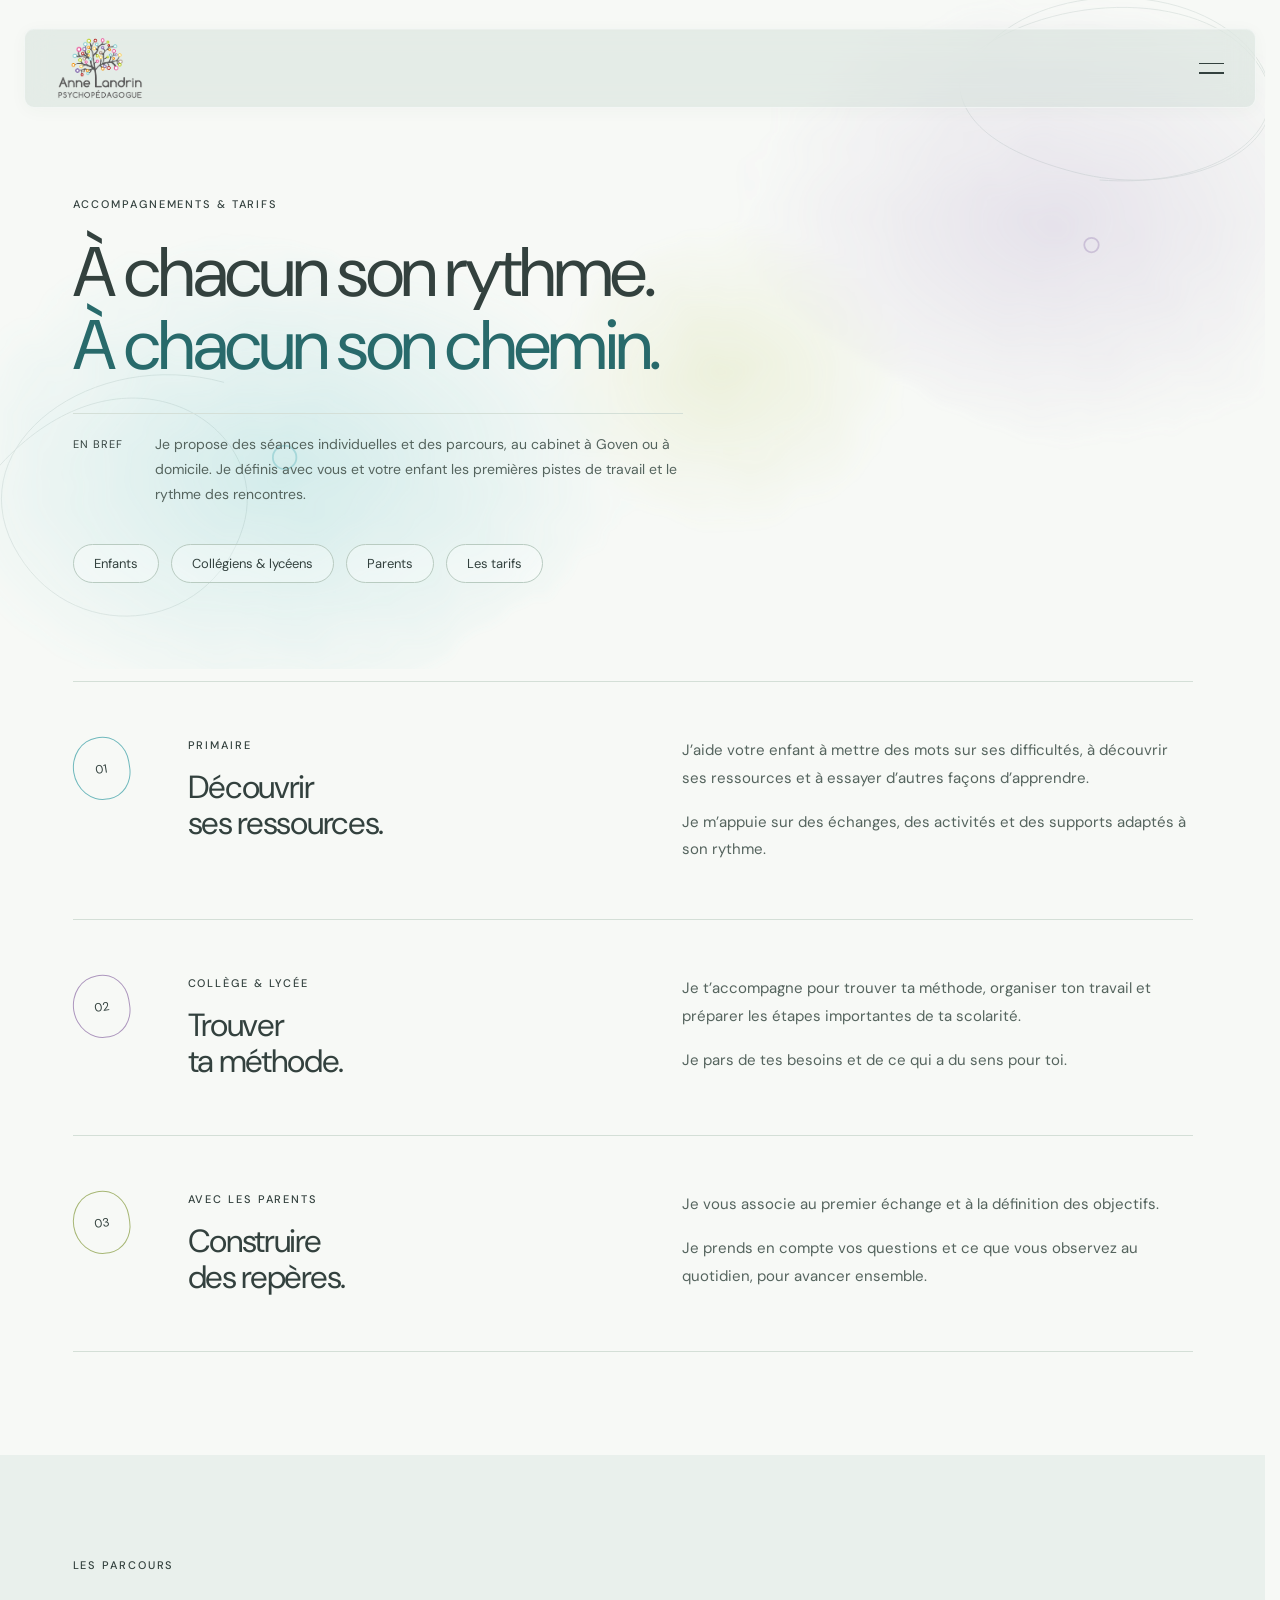
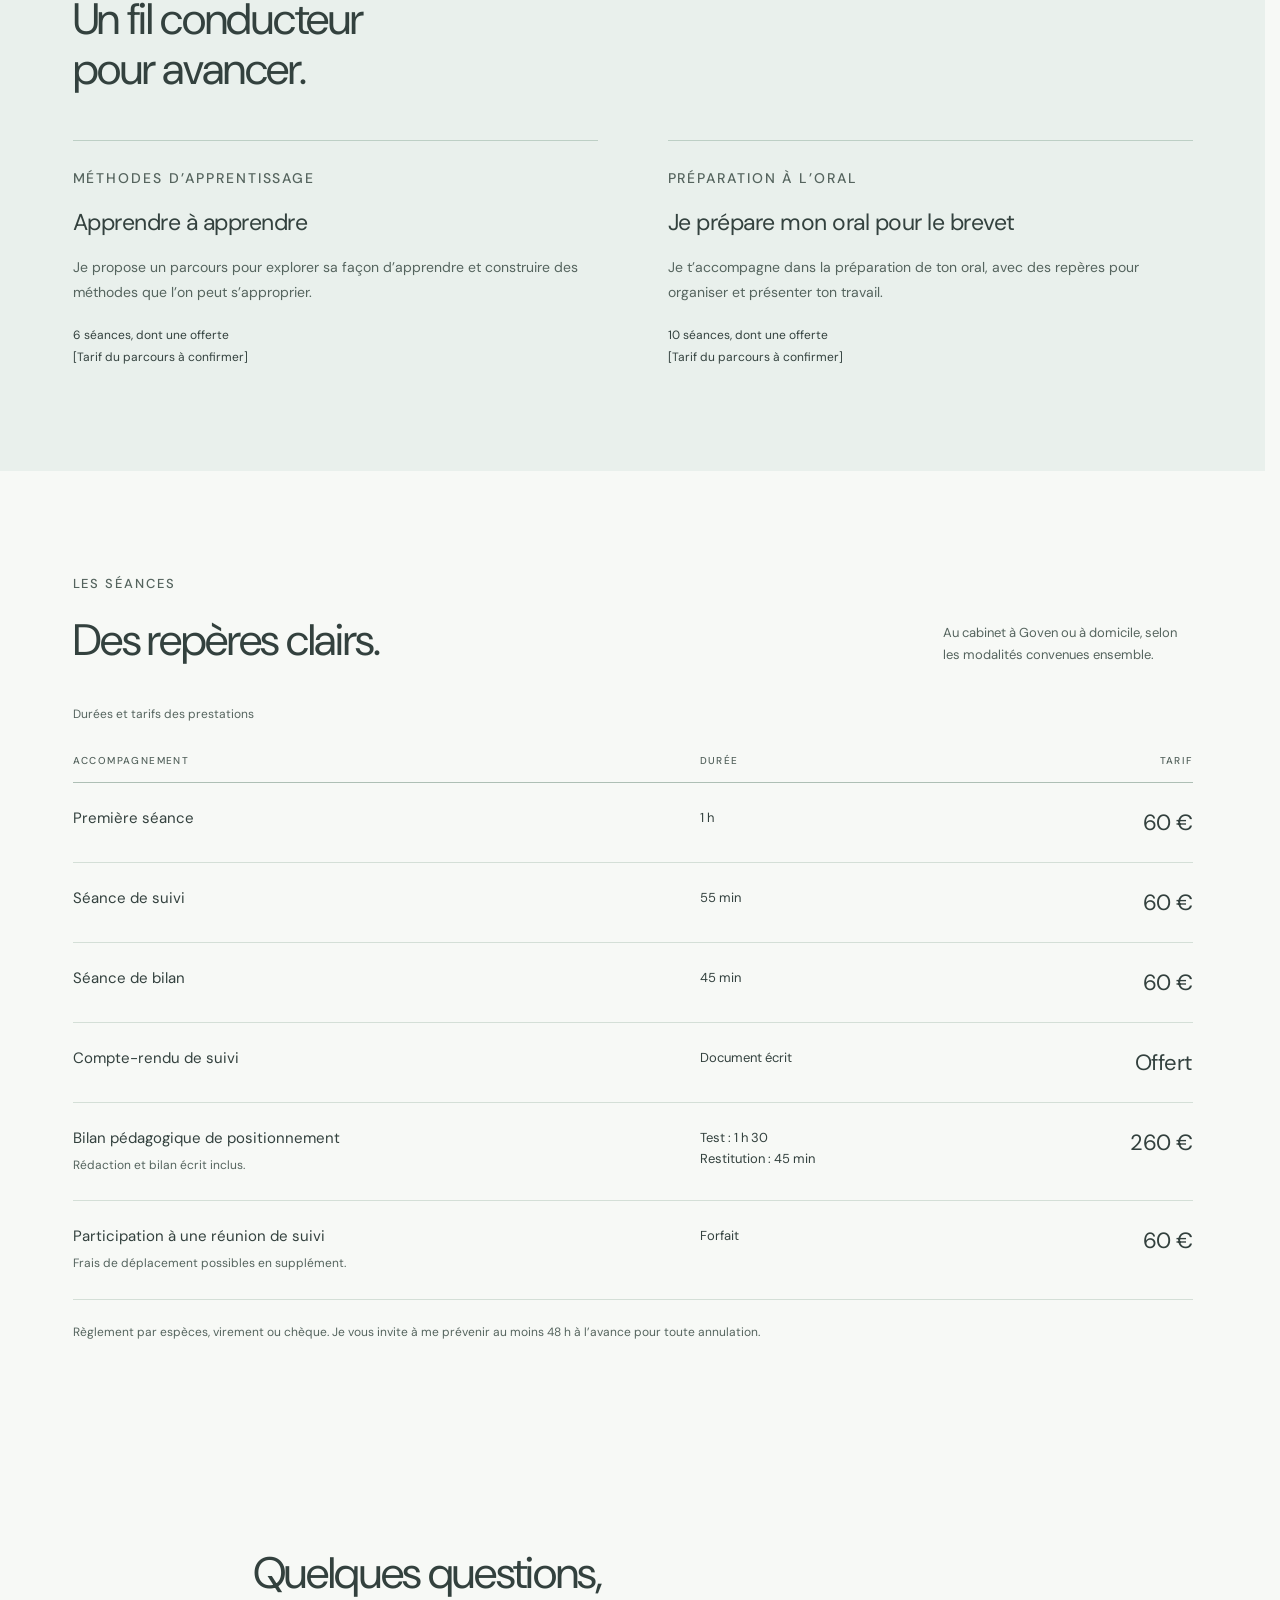
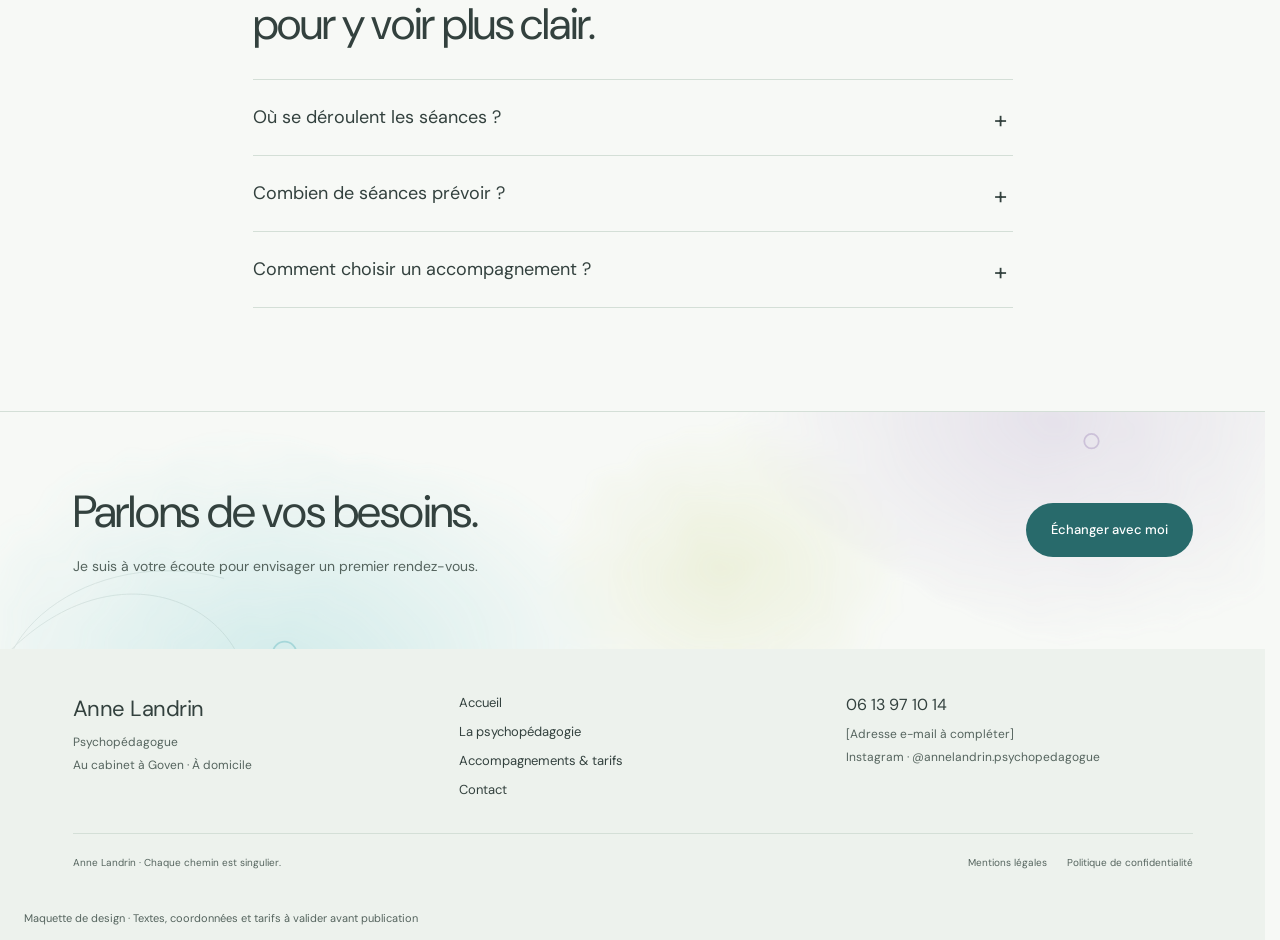
==== accompagnements-tarifs.html @ 42d83b24 "Add files via upload" ====
<!doctype html>
<html lang="fr"><head>
<!-- Métadonnées de maquette : ✏️ MODIFIABLE — titre et description. Le domaine et les balises de partage seront ajoutés avant publication. -->
<meta charset="utf-8"><meta name="viewport" content="width=device-width, initial-scale=1"><meta name="robots" content="noindex,nofollow">
<title>Accompagnements et tarifs | Anne Landrin à Goven</title><meta name="description" content="Séances, parcours, durées et tarifs des accompagnements en psychopédagogie proposés par Anne Landrin."><meta name="theme-color" content="#f7f9f6">
<link rel="icon" href="logo.png" type="image/png"><link rel="stylesheet" href="https://fonts.googleapis.com/css2?family=DM+Sans:wght@400;500;600&display=swap"><link rel="stylesheet" href="style.css?v=819b32972a"><script src="script.js?v=4e651ff441" defer></script>
</head><body><div id="al-lumiere-v2"><div class="al-site"><div class="al-page-content"><!-- ✏️ MODIFIABLE : logo et libellés. Le bandeau reste fixe sur toutes les pages. -->
    <a class="al-skip" href="#contenu">Aller au contenu</a>
    <header class="al-header"><a class="al-brand" href="index.html" aria-label="Anne Landrin, accueil"><img class="al-logo" src="logo.png" alt="Anne Landrin, psychopédagogue" width="567" height="425"></a><button class="al-toggle" type="button" id="al-v2-open" aria-label="Ouvrir le menu" aria-expanded="false" aria-controls="al-v2-menu"><span aria-hidden="true"></span><span aria-hidden="true"></span></button></header>
    <noscript><nav class="al-preview-tools" style="padding-top:120px" aria-label="Navigation sans JavaScript"><a href="index.html">Accueil</a><a href="psychopedagogie.html">La psychopédagogie</a><a href="accompagnements-tarifs.html" aria-current="page">Accompagnements &amp; tarifs</a><a href="contact.html">Contact</a></nav></noscript><main id="contenu"><!-- ✏️ MODIFIABLE : présentation des offres et liens vers leurs sections. -->
<section class="al-page-hero"><div class="al-wash" aria-hidden="true"></div><div class="al-container"><p class="al-kicker">Accompagnements & tarifs</p><h1>À chacun son rythme.<br><em>À chacun son chemin.</em></h1><div class="al-brief"><span>En bref</span><p>Je propose des séances individuelles et des parcours, au cabinet à Goven ou à domicile. Je définis avec vous et votre enfant les premières pistes de travail et le rythme des rencontres.</p></div><nav class="al-page-nav" aria-label="Sur cette page"><a href="#enfants">Enfants</a><a href="#adolescents">Collégiens & lycéens</a><a href="#parents">Parents</a><a href="#tarifs">Les tarifs</a></nav></div></section>
<!-- ✏️ MODIFIABLE : publics, objectifs et déroulement des séances. -->
<section class="al-section" style="padding-top:12px"><div class="al-container"><article class="al-audience" id="enfants"><span class="al-ring-number" aria-hidden="true">01</span><div><p class="al-kicker">Primaire</p><h2>Découvrir<br>ses ressources.</h2></div><div class="al-prose"><p>J’aide votre enfant à mettre des mots sur ses difficultés, à découvrir ses ressources et à essayer d’autres façons d’apprendre.</p><p>Je m’appuie sur des échanges, des activités et des supports adaptés à son rythme.</p></div></article><article class="al-audience" id="adolescents"><span class="al-ring-number" aria-hidden="true">02</span><div><p class="al-kicker">Collège & lycée</p><h2>Trouver<br>ta méthode.</h2></div><div class="al-prose"><p>Je t’accompagne pour trouver ta méthode, organiser ton travail et préparer les étapes importantes de ta scolarité.</p><p>Je pars de tes besoins et de ce qui a du sens pour toi.</p></div></article><article class="al-audience" id="parents"><span class="al-ring-number" aria-hidden="true">03</span><div><p class="al-kicker">Avec les parents</p><h2>Construire<br>des repères.</h2></div><div class="al-prose"><p>Je vous associe au premier échange et à la définition des objectifs.</p><p>Je prends en compte vos questions et ce que vous observez au quotidien, pour avancer ensemble.</p></div></article></div></section>
<!-- ✏️ MODIFIABLE : parcours décrits dans le document, sans calculer de prix global non fourni. -->
<section class="al-section al-sage"><div class="al-container"><p class="al-kicker">Les parcours</p><h2 style="margin-top:20px">Un fil conducteur<br>pour avancer.</h2><div class="al-workshops"><article class="al-workshop"><p class="al-kicker">Méthodes d’apprentissage</p><h3>Apprendre à apprendre</h3><p>Je propose un parcours pour explorer sa façon d’apprendre et construire des méthodes que l’on peut s’approprier.</p><p class="al-meta">6 séances, dont une offerte<br>[Tarif du parcours à confirmer]</p></article><article class="al-workshop"><p class="al-kicker">Préparation à l’oral</p><h3>Je prépare mon oral pour le brevet</h3><p>Je t’accompagne dans la préparation de ton oral, avec des repères pour organiser et présenter ton travail.</p><p class="al-meta">10 séances, dont une offerte<br>[Tarif du parcours à confirmer]</p></article></div></div></section>
<!-- ✏️ MODIFIABLE : durées et tarifs repris du document de travail. -->
<section class="al-section" id="tarifs"><div class="al-container"><div class="al-price-heading"><div><p class="al-kicker">Les séances</p><h2 style="margin-top:20px">Des repères clairs.</h2></div><p>Au cabinet à Goven ou à domicile, selon les modalités convenues ensemble.</p></div><div class="al-table-wrap"><table><caption>Durées et tarifs des prestations</caption><thead><tr><th scope="col">Accompagnement</th><th scope="col">Durée</th><th scope="col">Tarif</th></tr></thead><tbody><tr><td>Première séance</td><td>1 h</td><td>60 €</td></tr><tr><td>Séance de suivi</td><td>55 min</td><td>60 €</td></tr><tr><td>Séance de bilan</td><td>45 min</td><td>60 €</td></tr><tr><td>Compte-rendu de suivi</td><td>Document écrit</td><td>Offert</td></tr><tr><td>Bilan pédagogique de positionnement<small>Rédaction et bilan écrit inclus.</small></td><td>Test : 1 h 30<br>Restitution : 45 min</td><td>260 €</td></tr><tr><td>Participation à une réunion de suivi<small>Frais de déplacement possibles en supplément.</small></td><td>Forfait</td><td>60 €</td></tr></tbody></table></div><p class="al-price-note">Règlement par espèces, virement ou chèque. Je vous invite à me prévenir au moins 48 h à l’avance pour toute annulation.</p></div></section>
<!-- ✏️ MODIFIABLE : questions et réponses provisoires. Les accordéons fonctionnent sans JavaScript. --><section class="al-section"><div class="al-container"><div class="al-faq"><h2>Quelques questions,<br>pour y voir plus clair.</h2><details><summary>Où se déroulent les séances ?</summary><div class="al-prose"><p>Je vous accueille au cabinet à Goven et je propose également un accompagnement à domicile. [Adresse du cabinet et communes desservies à compléter.]</p></div></details><details><summary>Combien de séances prévoir ?</summary><div class="al-prose"><p>Je définis avec vous les premières pistes de travail et je fais le point au fil des rencontres. Le rythme et la durée de l’accompagnement dépendent de la demande.</p></div></details><details><summary>Comment choisir un accompagnement ?</summary><div class="al-prose"><p>Je vous propose un premier échange pour comprendre vos besoins et envisager les modalités les plus adaptées.</p></div></details></div></div></section><!-- ✏️ MODIFIABLE : invitation de fin de page et lien vers le contact. -->
    <section class="al-closing"><div class="al-wash" aria-hidden="true"></div><div class="al-container"><div><h2>Parlons de vos besoins.</h2><p>Je suis à votre écoute pour envisager un premier rendez-vous.</p></div><a class="al-action" href="contact.html">Échanger avec moi</a></div></section></main><!-- ✏️ MODIFIABLE : pied de page partagé, coordonnées et liens sociaux à compléter. -->
    <footer class="al-footer"><div class="al-container"><div class="al-footer-grid"><div><div class="al-footer-name">Anne Landrin</div><p>Psychopédagogue<br>Au cabinet à Goven · À domicile</p></div><nav aria-label="Navigation de pied de page"><a href="index.html">Accueil</a><a href="psychopedagogie.html">La psychopédagogie</a><a href="accompagnements-tarifs.html" aria-current="page">Accompagnements &amp; tarifs</a><a href="contact.html">Contact</a></nav><div><a href="tel:+33613971014">06 13 97 10 14</a><p>[Adresse e-mail à compléter]<br><a href="https://www.instagram.com/annelandrin.psychopedagogue/" target="_blank" rel="noopener noreferrer">Instagram · @annelandrin.psychopedagogue</a></p></div></div><div class="al-footer-meta"><span>Anne Landrin · Chaque chemin est singulier.</span><div><a href="mentions-legales.html">Mentions légales</a><a href="politique-confidentialite.html">Politique de confidentialité</a></div></div></div></footer>
<!-- Annotation hors du contenu commercial : textes et données encore à valider dans cette étude de design. -->
<div class="al-preview-tools"><span>Maquette de design · Textes, coordonnées et tarifs à valider avant publication</span><span class="al-sr-only" id="al-v2-status" aria-live="polite"></span></div></div><!-- Navigation latérale : modifier les destinations dans les liens ci-dessous. -->
    <div class="al-shade" id="al-v2-shade" aria-hidden="true" hidden></div>
    <aside class="al-drawer" id="al-v2-menu" role="dialog" aria-modal="true" aria-label="Menu principal" hidden><div class="al-drawer-header"><img class="al-logo" src="logo.png" alt="Anne Landrin, psychopédagogue" width="567" height="425"><button class="al-toggle al-close" id="al-v2-close" type="button" aria-label="Fermer le menu"><span aria-hidden="true"></span><span aria-hidden="true"></span></button></div>
    <nav aria-label="Navigation principale"><a href="index.html"><span class="al-menu-label">Accueil</span></a><a href="psychopedagogie.html"><span class="al-menu-label">La psychopédagogie</span></a><a href="accompagnements-tarifs.html" aria-current="page"><span class="al-menu-label">Accompagnements &amp; tarifs</span></a><a href="contact.html"><span class="al-menu-label">Contact</span></a></nav><div class="al-drawer-bottom"><p class="al-location"><span class="al-dot" aria-hidden="true"></span>Au cabinet à Goven · À domicile</p><a class="al-action" href="contact.html">Prendre rendez-vous</a><p class="al-drawer-footer">Anne Landrin<br>Psychopédagogue</p></div></aside></div></div></body></html>
---- style.css ----
/* ✏️ MODIFIABLE : couleurs, transparence et typographie de cette direction visuelle. */
:root { --al-paper:#f7f9f6; --al-section:#e9f0ec; --al-ink:#33413e; --al-muted:#55645e; --al-teal:#286a6b; --al-cyan:#69bfc7; --al-plum:#8b73a6; --al-lime:#a9b941; --al-glass:.32; --al-blur:14px; --al-font:'DM Sans',Arial,sans-serif; color-scheme:light; width:100%; font-family:var(--al-font); }
#al-lumiere-v2 * { box-sizing:border-box; }
#al-lumiere-v2 [hidden] { display:none!important; }
#al-lumiere-v2 .al-site { position:relative; isolation:isolate; background:var(--al-paper); color:var(--al-ink); overflow:clip; }
#al-lumiere-v2 h1,#al-lumiere-v2 h2,#al-lumiere-v2 h3,#al-lumiere-v2 p { margin:0; }
#al-lumiere-v2 a { text-decoration:none; color:inherit; }
#al-lumiere-v2 button { font:inherit; }
#al-lumiere-v2 .al-action { display:inline-flex; align-items:center; justify-content:center; gap:24px; padding:16px 24px; border:1px solid transparent; border-radius:999px; background:var(--al-teal); color:#fff; font-size:13px; font-weight:500; line-height:1.5; }
#al-lumiere-v2 .al-action:hover { background:#205c5d; }
#al-lumiere-v2 .al-kicker { font-size:11px; line-height:1.5; font-weight:500; letter-spacing:1.9px; text-transform:uppercase; }
#al-lumiere-v2 .al-sr-only { position:absolute; width:1px; height:1px; padding:0; margin:-1px; overflow:hidden; clip-path:inset(50%); white-space:nowrap; }
/* Bandeau : aucune rubrique visible avant ouverture. Le PNG transparent fourni est seulement cadré sur ses marges. */
#al-lumiere-v2 .al-header { position:fixed; left:24px; right:24px; top:28px; z-index:5; height:80px; padding:7px 20px 7px 16px; display:flex; align-items:center; justify-content:space-between; border:1px solid rgba(255,255,255,.52); border-radius:10px; background:rgba(190,207,199,var(--al-glass)); backdrop-filter:blur(var(--al-blur)); -webkit-backdrop-filter:blur(var(--al-blur)); box-shadow:0 3px 17px rgba(45,75,61,.035),inset 0 1px 0 rgba(255,255,255,.22); }
#al-lumiere-v2 .al-brand { display:inline-flex; align-items:center; }
#al-lumiere-v2 .al-logo { display:block; width:118px; height:66px; object-fit:cover; object-position:center;  }
#al-lumiere-v2 .al-toggle { display:flex; flex-direction:column; justify-content:center; align-items:center; gap:8px; width:48px; height:48px; padding:0; border:0; background:transparent; color:var(--al-ink); }
#al-lumiere-v2 .al-toggle span { display:block; width:25px; height:1.5px; background:currentColor; }
/* Les liens arrivent sous le bandeau fixe, avec une marge de lecture. */
#al-lumiere-v2 main > section[id] { scroll-margin-top:132px; }
/* Accueil : ✏️ MODIFIABLE — titre, courte présentation, bouton et lieu. */
#al-lumiere-v2 .al-hero { position:relative; min-height:745px; padding:183px 30px 205px; overflow:hidden; background:var(--al-paper); }
#al-lumiere-v2 .al-hero-copy { position:relative; z-index:2; text-align:center; max-width:790px; margin:0 auto; }
#al-lumiere-v2 .al-hero h1 { font-size:clamp(39px,6.25vw,64px); line-height:1.08; letter-spacing:-2.8px; font-weight:400; margin:25px auto 22px; }
#al-lumiere-v2 .al-hero h1 em { color:var(--al-teal); font-style:normal; }
#al-lumiere-v2 .al-hero .al-lead { max-width:440px; margin:0 auto 28px; color:var(--al-muted); font-size:15px; line-height:1.8; }
#al-lumiere-v2 .al-location { margin-top:19px; font-size:11px; line-height:1.6; color:var(--al-muted); }
#al-lumiere-v2 .al-dot { display:inline-block; width:7px; height:7px; border:2px solid var(--al-cyan); border-radius:50%; margin-right:8px; vertical-align:middle; }
/* Cercles d'ambiance : l'anneau supérieur passe derrière le bandeau pour rendre la transparence visible. */
#al-lumiere-v2 .al-ambient { position:absolute; border-radius:50%; pointer-events:none; }
#al-lumiere-v2 .al-ambient.a { width:460px; height:460px; left:-292px; top:-166px; border:36px solid rgba(105,191,199,.12); }
#al-lumiere-v2 .al-ambient.b { width:210px; height:210px; right:-125px; top:315px; border:1px solid rgba(139,115,166,.4); }
#al-lumiere-v2 .al-ambient.c { width:77px; height:77px; right:10%; top:150px; border:1px solid rgba(169,185,65,.45); }
#al-lumiere-v2 .al-ambient.d { width:16px; height:16px; left:11%; top:457px; border:3px solid rgba(105,191,199,.6); }
/* Jonction circulaire : disques en quinconce, de la couleur de la section suivante. Les textes restent au-dessus. */
#al-lumiere-v2 .al-transition { position:absolute; z-index:1; bottom:-1px; left:0; right:0; height:166px; clip-path:inset(-200px 0 0 0); pointer-events:none; }
#al-lumiere-v2 .al-transition-base { position:absolute; left:0; right:0; bottom:0; height:28px; background:var(--al-section); }
#al-lumiere-v2 .al-disc { position:absolute; bottom:var(--al-y); left:var(--al-x); width:var(--al-size); aspect-ratio:1; border-radius:50%; background:var(--al-section); transform-origin:center 85%; will-change:transform; }
#al-lumiere-v2 .al-outline { position:absolute; width:var(--al-ring-size); aspect-ratio:1; left:var(--al-ring-x); top:var(--al-ring-y); border:2px solid var(--al-ring-color); border-radius:50%; opacity:.64; }
/* Section inspirée de la composition demandée : image à gauche, texte à droite. */
#al-lumiere-v2 .al-approach { padding:36px 44px 66px; background:var(--al-section); }
#al-lumiere-v2 .al-split { display:grid; grid-template-columns:1fr 1fr; gap:46px; align-items:center; max-width:1120px; margin:0 auto; }
#al-lumiere-v2 .al-photo { margin:0; }
#al-lumiere-v2 .al-photo img { display:block; width:100%; height:auto; aspect-ratio:1; object-fit:cover; object-position:center 64%; border-radius:2px; }
#al-lumiere-v2 .al-photo figcaption { margin-top:11px; color:var(--al-muted); font-size:11px; line-height:1.6; }
#al-lumiere-v2 .al-copy { padding-bottom:25px; }
#al-lumiere-v2 .al-copy .al-kicker { color:#4a6d65; }
#al-lumiere-v2 .al-copy h2 { max-width:420px; margin:20px 0 24px; font-size:clamp(30px,3.65vw,39px); font-weight:400; line-height:1.15; letter-spacing:-1.2px; }
#al-lumiere-v2 .al-copy p { max-width:390px; color:var(--al-muted); font-size:14px; line-height:1.85; }
#al-lumiere-v2 .al-copy p + p { margin-top:14px; }
#al-lumiere-v2 .al-copy .al-action { margin-top:27px; }
/* Entrées des trois publics : ✏️ MODIFIABLE — intitulés et liens lors de l'intégration du site. */
#al-lumiere-v2 .al-offers { padding:46px 44px 51px; background:var(--al-paper); }
#al-lumiere-v2 .al-offer-top { display:flex; align-items:baseline; justify-content:space-between; gap:20px; margin-bottom:29px; }
#al-lumiere-v2 .al-offer-top h2 { font-size:26px; line-height:1.25; font-weight:400; letter-spacing:-.7px; }
#al-lumiere-v2 .al-offer-top p { font-size:11px; color:var(--al-muted); }
#al-lumiere-v2 .al-offer-grid { display:grid; grid-template-columns:repeat(3,1fr); gap:28px; }
#al-lumiere-v2 .al-offer { padding-top:19px; border-top:1px solid #d3dfd7; }
#al-lumiere-v2 .al-offer .al-kicker { letter-spacing:1px; font-size:10px; color:var(--al-muted); }
#al-lumiere-v2 .al-offer h3 { display:flex; justify-content:space-between; gap:10px; font-size:18px; line-height:1.4; font-weight:400; margin-top:10px; }
#al-lumiere-v2 .al-offer p { font-size:12px; line-height:1.7; color:var(--al-muted); margin-top:12px; }
/* Contact d'étude : ✏️ MODIFIABLE — les coordonnées devront être renseignées avant toute mise en ligne. */
#al-lumiere-v2 .al-contact { display:flex; justify-content:space-between; gap:20px; align-items:center; padding:29px 44px; border-top:1px solid #d3dfd7; background:var(--al-paper); }
#al-lumiere-v2 .al-contact h2 { font-size:22px; font-weight:400; line-height:1.35; }
#al-lumiere-v2 .al-contact p { margin-top:7px; font-size:12px; line-height:1.6; color:var(--al-muted); }
#al-lumiere-v2 .al-contact .al-placeholder { text-align:right; font-size:12px; line-height:1.8; }
/* Menu latéral : navigation cachée à l'ouverture de la maquette, affichée uniquement par les deux barres. */
#al-lumiere-v2 .al-shade { position:fixed; z-index:20; inset:0; background:rgba(29,45,37,.20); backdrop-filter:blur(1.5px); -webkit-backdrop-filter:blur(1.5px); }
#al-lumiere-v2 .al-drawer { position:fixed; z-index:30; top:0; right:0; width:350px; max-width:calc(100% - 18px); height:100dvh; min-height:0; overflow-y:auto; overscroll-behavior:contain; padding:28px 27px 30px; display:flex; flex-direction:column; border-left:1px solid rgba(255,255,255,.65); background:rgba(247,251,247,.91); backdrop-filter:blur(28px); -webkit-backdrop-filter:blur(28px); color:var(--al-ink); box-shadow:-14px 0 60px rgba(35,58,44,.10); }
#al-lumiere-v2 .al-drawer-header { flex-shrink:0; display:flex; align-items:center; justify-content:space-between; height:80px; margin-bottom:35px; }
#al-lumiere-v2 .al-close { gap:0; }
#al-lumiere-v2 .al-close span:first-child { transform:translateY(.75px) rotate(45deg); }
#al-lumiere-v2 .al-close span:last-child { transform:translateY(-.75px) rotate(-45deg); }
#al-lumiere-v2 .al-drawer nav { flex-shrink:0; display:flex; flex-direction:column; gap:3px; }
#al-lumiere-v2 .al-drawer nav a { display:flex; align-items:center; justify-content:space-between; min-height:59px; gap:15px; padding:13px 3px; border-bottom:1px solid rgba(63,92,71,.12); font-size:16px; line-height:1.45; }
#al-lumiere-v2 .al-drawer nav a:hover { color:var(--al-teal); }
#al-lumiere-v2 .al-drawer nav span { font-size:19px; }
#al-lumiere-v2 .al-drawer-bottom { flex-shrink:0; margin-top:auto; padding-top:35px; }
#al-lumiere-v2 .al-drawer-bottom .al-location { margin:0 0 18px; }
#al-lumiere-v2 .al-drawer-bottom .al-action { display:flex; width:100%; border-radius:8px; }
#al-lumiere-v2 .al-drawer-footer { margin-top:19px; font-size:11px; line-height:1.7; color:var(--al-muted); }
/* Mobile : visuel puis texte, et panneau droit presque pleine largeur. */
@media(max-width:700px) {
  #al-lumiere-v2 .al-header { left:15px; right:15px; top:24px; padding-left:10px; padding-right:12px; height:76px; }
  #al-lumiere-v2 .al-logo { width:109px; height:61px; }
  #al-lumiere-v2 .al-hero { min-height:740px; padding:174px 25px 200px; }
  #al-lumiere-v2 .al-hero h1 { font-size:47px; letter-spacing:-2px; }
  #al-lumiere-v2 .al-hero .al-lead { font-size:14px; }
  #al-lumiere-v2 .al-ambient.c { width:45px; height:45px; top:123px; right:12%; }
  #al-lumiere-v2 .al-ambient.d { top:536px; }
  #al-lumiere-v2 .al-transition { height:130px; }
  #al-lumiere-v2 .al-disc { width:calc(var(--al-size) * 1.9); bottom:calc(var(--al-y) * .65); }
  #al-lumiere-v2 .al-outline { width:calc(var(--al-ring-size) * .72); top:calc(var(--al-ring-y) * .8); }
  #al-lumiere-v2 .al-split { grid-template-columns:1fr; gap:33px; }
  #al-lumiere-v2 .al-approach { padding:22px 25px 38px; }
  #al-lumiere-v2 .al-photo img { aspect-ratio:1.15; }
  #al-lumiere-v2 .al-copy { padding:0; }
  #al-lumiere-v2 .al-copy h2 { font-size:35px; max-width:450px; }
  #al-lumiere-v2 .al-copy p { max-width:500px; }
  #al-lumiere-v2 .al-offers { padding:35px 25px; }
  #al-lumiere-v2 .al-offer-top { display:block; }
  #al-lumiere-v2 .al-offer-top p { margin-top:10px; }
  #al-lumiere-v2 .al-offer-grid { grid-template-columns:1fr; gap:25px; }
  #al-lumiere-v2 .al-contact { display:block; padding:27px 25px; }
  #al-lumiere-v2 .al-contact .al-placeholder { margin-top:18px; text-align:left; }
  #al-lumiere-v2 .al-drawer { min-height:0; padding:24px 22px; }
  #al-lumiere-v2 .al-drawer-header { height:76px; }
}
@media(max-width:380px) {
  #al-lumiere-v2 .al-hero h1 { font-size:41px; letter-spacing:-1.8px; }
  #al-lumiere-v2 .al-hero { padding-left:21px; padding-right:21px; }
  #al-lumiere-v2 .al-kicker { letter-spacing:1.3px; }
  #al-lumiere-v2 .al-copy h2 { font-size:31px; }
}
@media(prefers-reduced-motion:reduce) { #al-lumiere-v2 .al-disc { will-change:auto; } }

/* ✏️ MODIFIABLE : base commune, échelle typographique et marges des quatre maquettes. */
html{margin:0;scrollbar-gutter:stable;scroll-behavior:smooth}body{margin:0;background:var(--al-paper);font-family:var(--al-font);color:var(--al-ink)}
:root{--al-rose:#c789a8;--al-line:#d4dfd7;--al-space:clamp(64px,8vw,112px);--al-max:1120px}
#al-lumiere-v2{color:var(--al-ink)}#al-lumiere-v2 button{cursor:pointer}#al-lumiere-v2 a,#al-lumiere-v2 button{-webkit-tap-highlight-color:transparent}
#al-lumiere-v2 :focus-visible{outline:2px solid var(--al-teal);outline-offset:5px}#al-lumiere-v2 .al-action{min-height:48px;transition:background .2s,box-shadow .2s}#al-lumiere-v2 .al-action:hover{box-shadow:0 4px 22px #286a6b14}
#al-lumiere-v2 .al-container{width:min(var(--al-max),calc(100% - 88px));margin-inline:auto}#al-lumiere-v2 .al-section{padding-block:var(--al-space);position:relative}
#al-lumiere-v2 .al-section h2{font-size:clamp(30px,3.8vw,44px);font-weight:400;letter-spacing:-1.3px;line-height:1.15}#al-lumiere-v2 .al-section h3{font-size:23px;line-height:1.3;font-weight:400;letter-spacing:-.5px}
#al-lumiere-v2 .al-prose{font-size:16px;line-height:1.85;color:var(--al-muted)}#al-lumiere-v2 .al-prose p+p{margin-top:16px}#al-lumiere-v2 .al-text-link{display:inline-block;border-bottom:1px solid #779b91;padding-bottom:4px;font-size:14px;line-height:1.6}#al-lumiere-v2 .al-text-link:hover{color:var(--al-teal)}
#al-lumiere-v2 .al-skip{position:fixed;z-index:100;top:-80px;left:24px;background:white;padding:15px}#al-lumiere-v2 .al-skip:focus{top:8px}#al-lumiere-v2 [id]{scroll-margin-top:140px}
/* Décors inspirés des publications : lavis pâle et contours fins, toujours hors des zones de lecture. */
#al-lumiere-v2 .al-wash{position:absolute;inset:0;background:url('lavis.svg') center/cover no-repeat;pointer-events:none;z-index:0}#al-lumiere-v2 .al-wash-hero{inset:-35px -80px -40px;opacity:.9}
#al-lumiere-v2 .al-ambient.a{border-width:1px;border-color:#69bfc74d;left:-225px;top:-190px}#al-lumiere-v2 .al-ambient.b{right:-135px;top:280px}#al-lumiere-v2 .al-ambient.c{border-color:#a9b94166;top:160px;right:12%}#al-lumiere-v2 .al-ambient.d{left:9%}
#al-lumiere-v2 .al-page-hero{padding:196px 0 86px;position:relative;overflow:hidden}#al-lumiere-v2 .al-page-hero .al-container{position:relative;z-index:1}#al-lumiere-v2 .al-page-hero h1{font-size:clamp(44px,5.6vw,70px);font-weight:400;line-height:1.05;letter-spacing:-2.7px;max-width:790px;margin:23px 0 29px}#al-lumiere-v2 .al-page-hero h1 em{color:var(--al-teal);font-style:normal}#al-lumiere-v2 .al-page-lead{max-width:580px;font-size:17px;line-height:1.8;color:var(--al-muted)}
#al-lumiere-v2 .al-page-grid{display:grid;grid-template-columns:1.3fr .8fr;gap:50px;align-items:center}#al-lumiere-v2 .al-brief{max-width:610px;margin-top:30px;padding:18px 0 0;border-top:1px solid var(--al-line);display:grid;grid-template-columns:64px 1fr;gap:18px}#al-lumiere-v2 .al-brief span{font-size:11px;letter-spacing:1px;text-transform:uppercase;padding-top:5px}#al-lumiere-v2 .al-brief p{font-size:14px;line-height:1.8;color:var(--al-muted)}
/* Accueil : ✏️ MODIFIABLE — un seul court paragraphe remplace les anciennes cartes par âge. */
#al-lumiere-v2 .al-path-note{overflow:hidden;text-align:center;padding-block:104px}#al-lumiere-v2 .al-path-note .al-container{position:relative;z-index:1}#al-lumiere-v2 .al-path-note h2{font-size:13px;letter-spacing:1.5px;text-transform:uppercase;margin-bottom:27px}#al-lumiere-v2 .al-path-note p{max-width:760px;margin:0 auto;font-size:clamp(25px,3vw,35px);line-height:1.5;letter-spacing:-.8px}#al-lumiere-v2 .al-path-note .al-text-link{margin-top:30px}
/* Psychopédagogie : composition d'anneaux et de mots, sans flèche ni pictogramme médical. */
/* Un cercle unique ; les légendes restent à distance des petits ronds et de la ligne principale. */
#al-lumiere-v2 .al-orbit{position:relative;width:100%;max-width:400px;min-height:0;aspect-ratio:1;margin-inline:auto}
#al-lumiere-v2 .al-orbit svg{position:absolute;inset:0;width:100%;height:100%;overflow:visible}
#al-lumiere-v2 .al-orbit span{position:absolute;font-size:15px;line-height:1.5;color:var(--al-ink);white-space:nowrap;text-align:center}
#al-lumiere-v2 .al-orbit-listen{left:21.85425%;top:18%;transform:translate(-50%,-100%)}
#al-lumiere-v2 .al-orbit-understand{left:78.14575%;top:18%;transform:translate(-50%,-100%)}
#al-lumiere-v2 .al-orbit-advance{left:50%;top:89%;transform:translateX(-50%)}
#al-lumiere-v2 .al-editorial{display:grid;grid-template-columns:.85fr 1.15fr;gap:90px}#al-lumiere-v2 .al-section-intro .al-kicker{margin-bottom:20px}#al-lumiere-v2 .al-section-intro .al-prose{margin-top:24px}#al-lumiere-v2 .al-needs{border-top:1px solid var(--al-line)}#al-lumiere-v2 .al-need{display:grid;grid-template-columns:30px 1fr;gap:20px;padding:27px 0;border-bottom:1px solid var(--al-line)}#al-lumiere-v2 .al-number{font-size:11px;letter-spacing:1px;color:#617c72;padding-top:6px}#al-lumiere-v2 .al-need p{font-size:14px;line-height:1.85;color:var(--al-muted);margin-top:11px}
#al-lumiere-v2 .al-sage{background:var(--al-section)}#al-lumiere-v2 .al-step-heading{max-width:600px;margin-bottom:45px}#al-lumiere-v2 .al-steps{display:grid;grid-template-columns:repeat(3,1fr);gap:48px}#al-lumiere-v2 .al-step{border-top:1px solid #b9ccc2;padding-top:23px}#al-lumiere-v2 .al-step h3{margin:20px 0 13px}#al-lumiere-v2 .al-step p{font-size:14px;line-height:1.8;color:var(--al-muted)}
#al-lumiere-v2 .al-signature{font-size:27px;letter-spacing:-.8px;color:var(--al-teal);margin-top:25px}#al-lumiere-v2 .al-parcours{border-left:1px solid var(--al-line);padding-left:30px}#al-lumiere-v2 .al-parcours p{margin-bottom:20px;font-size:14px;line-height:1.7}#al-lumiere-v2 .al-parcours strong{display:block;font-weight:500;font-size:21px;margin-bottom:4px}
/* Questions : accordéons HTML natifs. Modifier les questions et réponses dans chaque page. */
#al-lumiere-v2 .al-faq{max-width:760px;margin:0 auto}#al-lumiere-v2 .al-faq h2{margin-bottom:30px}#al-lumiere-v2 details{border-top:1px solid var(--al-line);padding:0}#al-lumiere-v2 details:last-child{border-bottom:1px solid var(--al-line)}#al-lumiere-v2 summary{position:relative;cursor:pointer;list-style:none;padding:24px 40px 24px 0;font-size:18px;line-height:1.5}#al-lumiere-v2 summary::-webkit-details-marker{display:none}#al-lumiere-v2 summary::after{content:'+';position:absolute;right:6px;top:22px;font-size:24px;font-weight:400}#al-lumiere-v2 details[open] summary::after{content:'−'}#al-lumiere-v2 details .al-prose{font-size:14px;padding:0 30px 26px 0}
/* Accompagnements : rubriques éditoriales, tarifs dans un tableau lisible sans interaction. */
#al-lumiere-v2 .al-page-nav{display:flex;flex-wrap:wrap;gap:12px;margin-top:37px}#al-lumiere-v2 .al-page-nav a{border:1px solid #b9cbc1;border-radius:50px;padding:10px 20px;font-size:13px;background:#ffffff4d}#al-lumiere-v2 .al-page-nav a:hover{background:white}
#al-lumiere-v2 .al-audience{padding:55px 0;border-top:1px solid var(--al-line);display:grid;grid-template-columns:80px .9fr 1fr;gap:35px}#al-lumiere-v2 .al-audience:last-child{border-bottom:1px solid var(--al-line)}#al-lumiere-v2 .al-audience h2{font-size:32px}#al-lumiere-v2 .al-audience .al-kicker{margin-bottom:15px}#al-lumiere-v2 .al-audience .al-prose{font-size:15px}#al-lumiere-v2 .al-ring-number{border:1px solid #70b9bd;width:57px;height:63px;border-radius:52% 48% 47% 53%;display:grid;place-items:center;font-size:12px;transform:rotate(-9deg)}#al-lumiere-v2 .al-audience:nth-child(2) .al-ring-number{border-color:#ad97be}#al-lumiere-v2 .al-audience:nth-child(3) .al-ring-number{border-color:#a7b775}
#al-lumiere-v2 .al-workshops{display:grid;grid-template-columns:1fr 1fr;gap:70px;margin-top:45px}#al-lumiere-v2 .al-workshop{border-top:1px solid #bdcfc5;padding-top:25px}#al-lumiere-v2 .al-workshop h3{margin:17px 0}#al-lumiere-v2 .al-workshop p{font-size:14px;line-height:1.8;color:var(--al-muted)}#al-lumiere-v2 .al-workshop .al-meta{margin-top:20px;font-size:12px;color:var(--al-ink)}
#al-lumiere-v2 .al-price-heading{display:flex;justify-content:space-between;align-items:end;gap:35px;margin-bottom:40px}#al-lumiere-v2 .al-price-heading p{max-width:250px;font-size:13px;line-height:1.7;color:var(--al-muted)}#al-lumiere-v2 .al-table-wrap{overflow-x:auto}#al-lumiere-v2 table{width:100%;border-collapse:collapse;text-align:left;font-size:15px}#al-lumiere-v2 caption{text-align:left;font-size:12px;color:var(--al-muted);padding-bottom:17px}#al-lumiere-v2 th{font-size:10px;letter-spacing:1.4px;text-transform:uppercase;font-weight:500;color:var(--al-muted);padding:15px 0;border-bottom:1px solid #aebfb5}#al-lumiere-v2 td{padding:25px 0;border-bottom:1px solid var(--al-line);vertical-align:top}#al-lumiere-v2 td:first-child{width:56%;padding-right:24px}#al-lumiere-v2 td:nth-child(2){width:25%;font-size:13px;line-height:1.6;padding-right:20px}#al-lumiere-v2 th:last-child,#al-lumiere-v2 td:last-child{text-align:right;white-space:nowrap}#al-lumiere-v2 td:last-child{font-size:22px;letter-spacing:-.5px}#al-lumiere-v2 td small{display:block;font-size:12px;line-height:1.7;color:var(--al-muted);margin-top:7px}#al-lumiere-v2 .al-price-note{font-size:12px;color:var(--al-muted);line-height:1.8;margin-top:22px}
/* Contact : ✏️ MODIFIABLE — coordonnées et champs. La maquette conserve les données uniquement dans le navigateur. */
#al-lumiere-v2 .al-contact-layout{display:grid;grid-template-columns:1fr 1fr;gap:90px;align-items:start}#al-lumiere-v2 .al-phone{display:inline-block;margin:34px 0 14px;font-size:clamp(26px,3vw,37px);letter-spacing:-.9px;border-bottom:1px solid #7aaba2;padding-bottom:6px}#al-lumiere-v2 .al-contact-copy h1{font-size:clamp(44px,5vw,66px)}#al-lumiere-v2 .al-contact-copy .al-page-lead{font-size:16px}#al-lumiere-v2 .al-missing{color:var(--al-muted);font-size:13px;line-height:1.8}#al-lumiere-v2 .al-place-line{margin-top:37px;font-size:13px;line-height:1.8}#al-lumiere-v2 .al-place-line strong{font-weight:500}
#al-lumiere-v2 .al-form{padding:34px 36px 36px;background:#ffffff75;border:1px solid #ffffffb3;border-radius:3px;box-shadow:0 10px 50px #607d6c06}#al-lumiere-v2 .al-form h2{font-size:26px;font-weight:400;letter-spacing:-.6px;margin-bottom:10px}#al-lumiere-v2 .al-form-note{font-size:12px;line-height:1.75;color:var(--al-muted);margin-bottom:24px}#al-lumiere-v2 .al-field{margin-top:19px}#al-lumiere-v2 .al-field label{display:block;font-size:12px;margin-bottom:9px}#al-lumiere-v2 .al-field input,#al-lumiere-v2 .al-field textarea{display:block;width:100%;border:0;border-bottom:1px solid #aebeb5;background:#ffffff33;border-radius:0;padding:11px 8px;font:inherit;font-size:14px;line-height:1.6;color:var(--al-ink)}#al-lumiere-v2 .al-field textarea{min-height:95px;resize:vertical}#al-lumiere-v2 .al-consent{display:flex;align-items:flex-start;gap:10px;font-size:11px;line-height:1.7;color:var(--al-muted);margin-top:22px}#al-lumiere-v2 .al-consent input{accent-color:var(--al-teal);margin-top:4px}#al-lumiere-v2 .al-consent a{text-decoration:underline}#al-lumiere-v2 .al-form .al-action{margin-top:23px;font:inherit;font-size:13px}#al-lumiere-v2 .al-form-status{font-size:13px;line-height:1.7;margin-top:16px;color:var(--al-teal)}
#al-lumiere-v2 .al-address{display:grid;grid-template-columns:.85fr 1.15fr;gap:90px;align-items:center}#al-lumiere-v2 .al-location-art{height:330px;position:relative;background:var(--al-section);display:grid;place-items:center;overflow:hidden}#al-lumiere-v2 .al-location-art::before,#al-lumiere-v2 .al-location-art::after{content:'';position:absolute;width:350px;height:290px;border:1px solid #9bb9ab66;border-radius:50%;transform:rotate(-25deg)}#al-lumiere-v2 .al-location-art::after{width:450px;height:220px;transform:rotate(33deg);border-color:#b7a6c266}#al-lumiere-v2 .al-location-caption{text-align:center;position:relative;z-index:1;background:#edf3edd9;padding:20px 35px}#al-lumiere-v2 .al-location-caption strong{font-size:32px;font-weight:400;display:block;margin:10px 0}#al-lumiere-v2 .al-location-caption small{font-size:11px;color:var(--al-muted)}
/* Fin de page commune : navigation complète, coordonnées vérifiées et emplacements à renseigner. */
#al-lumiere-v2 .al-closing{padding:70px 0;border-top:1px solid var(--al-line);position:relative;overflow:hidden}#al-lumiere-v2 .al-closing .al-container{position:relative;display:flex;align-items:center;justify-content:space-between;gap:30px}#al-lumiere-v2 .al-closing h2{font-size:clamp(30px,4vw,45px);font-weight:400;letter-spacing:-1.2px}#al-lumiere-v2 .al-closing p{font-size:14px;color:var(--al-muted);line-height:1.8;margin-top:13px}
#al-lumiere-v2 .al-footer{background:#edf2ed;padding:45px 0 24px}#al-lumiere-v2 .al-footer-grid{display:grid;grid-template-columns:1fr 1fr 1fr;gap:40px}#al-lumiere-v2 .al-footer-name{font-size:22px;letter-spacing:-.5px}#al-lumiere-v2 .al-footer p{font-size:12px;color:var(--al-muted);line-height:1.9;margin-top:8px}#al-lumiere-v2 .al-footer nav{display:flex;align-items:start;flex-direction:column;gap:12px;font-size:13px}#al-lumiere-v2 .al-footer a:hover{text-decoration:underline}#al-lumiere-v2 .al-footer-meta{border-top:1px solid var(--al-line);margin-top:35px;padding-top:20px;display:flex;justify-content:space-between;gap:22px;font-size:10px;line-height:1.8;color:var(--al-muted)}#al-lumiere-v2 .al-footer-meta div{display:flex;gap:20px;flex-wrap:wrap}#al-lumiere-v2 .al-drawer nav a[aria-current="page"]{color:var(--al-teal);font-weight:500}#al-lumiere-v2 .al-drawer nav a[aria-current="page"]::after{content:'';width:7px;height:7px;flex-shrink:0;border:1.5px solid var(--al-cyan);border-radius:50%}
#al-lumiere-v2 .al-preview-tools{padding:15px 24px;background:#edf2ed;font-size:11px;color:var(--al-muted);display:flex;gap:22px;align-items:center;flex-wrap:wrap}#al-lumiere-v2 .al-preview-tools button{border:1px solid #c0cfc4;border-radius:4px;background:transparent;padding:8px 12px;font:inherit;color:inherit}#al-lumiere-v2 .al-legal{max-width:740px}.al-legal p{margin-top:25px!important}
/* Adaptation tablette et téléphone : le graphisme reste en marge et le formulaire passe sous les coordonnées. */
@media(max-width:900px){#al-lumiere-v2 .al-page-grid{grid-template-columns:1fr;gap:40px}#al-lumiere-v2 .al-orbit{max-width:310px}#al-lumiere-v2 .al-orbit span{font-size:14px}#al-lumiere-v2 .al-editorial,#al-lumiere-v2 .al-contact-layout,#al-lumiere-v2 .al-address{gap:42px}#al-lumiere-v2 .al-form{padding:28px 24px}#al-lumiere-v2 .al-audience{grid-template-columns:60px .9fr 1fr;gap:22px}}
@media(max-width:700px){:root{--al-space:64px}#al-lumiere-v2 .al-container{width:calc(100% - 48px)}#al-lumiere-v2 .al-page-hero{padding:160px 0 55px}#al-lumiere-v2 .al-page-hero h1{font-size:46px;letter-spacing:-1.8px;margin:22px 0 24px}#al-lumiere-v2 .al-page-lead{font-size:15px}#al-lumiere-v2 .al-page-grid,#al-lumiere-v2 .al-editorial,#al-lumiere-v2 .al-contact-layout,#al-lumiere-v2 .al-address{grid-template-columns:1fr;gap:40px}#al-lumiere-v2 .al-orbit{max-width:310px}#al-lumiere-v2 .al-orbit span{font-size:14px}#al-lumiere-v2 .al-brief{gap:12px;grid-template-columns:56px 1fr}#al-lumiere-v2 .al-path-note{padding-block:70px}#al-lumiere-v2 .al-path-note p{font-size:27px;line-height:1.55}#al-lumiere-v2 .al-wash-hero{inset:0 -250px;opacity:.8}#al-lumiere-v2 .al-steps,#al-lumiere-v2 .al-workshops{grid-template-columns:1fr;gap:30px}#al-lumiere-v2 .al-step h3{margin-top:13px}#al-lumiere-v2 .al-audience{grid-template-columns:45px 1fr;gap:18px;padding-block:35px}#al-lumiere-v2 .al-audience .al-prose{grid-column:2}#al-lumiere-v2 .al-ring-number{width:36px;height:42px}#al-lumiere-v2 .al-audience h2{font-size:29px}#al-lumiere-v2 .al-price-heading{display:block}#al-lumiere-v2 .al-price-heading p{margin-top:18px;max-width:none}#al-lumiere-v2 table{font-size:13px}#al-lumiere-v2 td{padding-block:20px}#al-lumiere-v2 td:first-child{width:48%;padding-right:13px}#al-lumiere-v2 td:nth-child(2){font-size:12px;padding-right:10px}#al-lumiere-v2 td:last-child{font-size:19px}#al-lumiere-v2 .al-contact-copy h1{font-size:49px}#al-lumiere-v2 .al-form{padding:28px 22px}#al-lumiere-v2 .al-closing .al-container{display:block}#al-lumiere-v2 .al-closing .al-action{margin-top:24px}#al-lumiere-v2 .al-footer-grid{grid-template-columns:1fr 1fr;gap:30px}#al-lumiere-v2 .al-footer-grid>div:last-child{grid-column:1/-1}#al-lumiere-v2 .al-footer-meta{display:block}#al-lumiere-v2 .al-footer-meta>div{margin-top:10px}#al-lumiere-v2 .al-section h2{font-size:32px}#al-lumiere-v2 .al-section h3{font-size:22px}#al-lumiere-v2 summary{font-size:16px}}
@media(prefers-reduced-motion:reduce){html{scroll-behavior:auto}#al-lumiere-v2 .al-action{transition:none}}

/* Ajustement de la longue appellation sur les écrans étroits, sans couper le mot. */
#al-lumiere-v2 .al-page-grid h1{font-size:clamp(38px,5.1vw,65px)}
@media(max-width:700px){#al-lumiere-v2 .al-page-grid h1{font-size:clamp(28px,8.65vw,46px);letter-spacing:-1.4px}#al-lumiere-v2 .al-path-note h2{font-size:12px;letter-spacing:1.3px}}

/* Le fond de ce dessin garde les teintes douces sans petits tracés derrière ses légendes. */
#al-lumiere-v2 .al-orbit-hero>.al-wash{background-image:radial-gradient(ellipse at 93% 20%,rgba(174,153,199,.18),transparent 45%),radial-gradient(ellipse at 12% 65%,rgba(112,200,205,.17),transparent 44%),radial-gradient(ellipse at 56% 58%,rgba(192,205,109,.10),transparent 35%)}

/* Menu : ✏️ MODIFIABLE — épaisseur, distance et durée du soulignement animé sous les titres. */
#al-lumiere-v2 .al-drawer nav .al-menu-label{position:relative;display:inline-block;font-size:inherit;line-height:inherit}
#al-lumiere-v2 .al-drawer nav .al-menu-label::after{content:'';position:absolute;left:0;right:0;bottom:-5px;height:1px;background:currentColor;transform:scaleX(0);transform-origin:left center;transition:transform 320ms cubic-bezier(.22,.75,.22,1);pointer-events:none}
@media(hover:hover){#al-lumiere-v2 .al-drawer nav a:hover .al-menu-label::after{transform:scaleX(1)}}
#al-lumiere-v2 .al-drawer nav a:focus-visible .al-menu-label::after{transform:scaleX(1)}
@media(prefers-reduced-motion:reduce){#al-lumiere-v2 .al-drawer nav .al-menu-label::after{transition:none}}

/* ✏️ MODIFIABLE : lentille du curseur, taille et grossissement très léger. */
:root{--al-lens-size:78px;--al-lens-zoom:1.04}
#al-lumiere-v2 .al-cursor-lens{position:fixed;top:0;left:0;width:var(--al-lens-size);height:var(--al-lens-size);z-index:10;pointer-events:none;user-select:none;border-radius:50%;opacity:0;visibility:hidden;transition:opacity 180ms ease,visibility 180ms;isolation:isolate;contain:layout style;will-change:transform}
#al-lumiere-v2 .al-cursor-lens.is-visible{opacity:1;visibility:visible}
#al-lumiere-v2 .al-lens-window{position:absolute;inset:0;overflow:hidden;border-radius:50%;mask-image:radial-gradient(circle closest-side,#000 30%,rgba(0,0,0,.82) 50%,rgba(0,0,0,.35) 73%,rgba(0,0,0,.08) 90%,transparent 100%);-webkit-mask-image:radial-gradient(circle closest-side,#000 30%,rgba(0,0,0,.82) 50%,rgba(0,0,0,.35) 73%,rgba(0,0,0,.08) 90%,transparent 100%)}
#al-lumiere-v2 .al-lens-copy{position:absolute;left:0;top:0;transform-origin:0 0;pointer-events:none}
#al-lumiere-v2 .al-lens-copy *{pointer-events:none!important;animation:none!important;transition:none!important}
/* Reflet diffus : aucun liseré ni ombre pour dessiner le pourtour. */
#al-lumiere-v2 .al-cursor-lens::after{content:'';position:absolute;inset:-6px;background:radial-gradient(ellipse at 42% 38%,rgba(255,255,255,.12),rgba(255,255,255,.035) 38%,transparent 68%);filter:blur(6px)}
/* Aucun effet sur les interfaces tactiles, les impressions ou en mode de mouvement réduit. */
@media(hover:none),(pointer:coarse),(prefers-reduced-motion:reduce){#al-lumiere-v2 .al-cursor-lens{display:none!important}}
@media print{#al-lumiere-v2 .al-cursor-lens{display:none!important}}

/* Instagram : vignettes locales, puis lecteur officiel chargé uniquement à la demande. */
#al-lumiere-v2 .al-instagram{border-top:1px solid var(--al-line);background:var(--al-paper);padding-block:70px}
#al-lumiere-v2 .al-instagram-heading{display:flex;align-items:flex-end;justify-content:space-between;gap:30px;margin-bottom:35px}
#al-lumiere-v2 .al-instagram-heading h2{font-size:clamp(29px,3.4vw,40px);margin:17px 0}
#al-lumiere-v2 .al-instagram-heading .al-prose{font-size:14px;max-width:500px}
#al-lumiere-v2 .al-instagram-profile{display:inline-flex;align-items:center;gap:9px;flex-shrink:0;font-size:12px;line-height:1.7;overflow-wrap:anywhere}
#al-lumiere-v2 .al-instagram-profile svg{width:19px;height:19px;flex-shrink:0}
#al-lumiere-v2 .al-instagram-grid{display:grid;grid-template-columns:repeat(3,minmax(0,1fr));gap:24px}
#al-lumiere-v2 .al-instagram-post{display:block;min-width:0}
#al-lumiere-v2 .al-instagram-post img{display:block;width:100%;height:auto;aspect-ratio:4/5;object-fit:cover;border:1px solid #dae1db;border-radius:2px;transition:filter 250ms ease}
#al-lumiere-v2 .al-instagram-post:hover img{filter:brightness(1.025)}
#al-lumiere-v2 .al-instagram-post>span{display:flex;justify-content:space-between;gap:12px;font-size:10px;line-height:1.7;margin-top:13px;color:var(--al-muted)}
#al-lumiere-v2 .al-instagram-post>span>span{color:var(--al-teal)}
#al-lumiere-v2 .al-instagram-date{font-size:11px;color:var(--al-muted);margin-top:23px}
#al-lumiere-v2 .al-instagram-controls{text-align:center;margin-top:32px}
#al-lumiere-v2 .al-instagram-controls>p{font-size:11px;line-height:1.8;color:var(--al-muted);max-width:550px;margin:13px auto 0}
#al-lumiere-v2 .al-instagram-controls>p a{text-decoration:underline;text-underline-offset:3px}
#al-lumiere-v2 .al-instagram-load:disabled{cursor:wait;opacity:.7}
#al-lumiere-v2 .al-instagram-back{display:block;margin:18px auto 0;padding:5px 0;border:0;border-bottom:1px solid #779b91;background:none;color:var(--al-teal);font-size:12px}
#al-lumiere-v2 .al-instagram-live{max-width:540px;margin-inline:auto;min-height:120px}
#al-lumiere-v2 .al-instagram-live .instagram-media{width:100%!important;min-width:0!important;max-width:540px!important;margin:0!important;border-radius:3px!important}
#al-lumiere-v2 .al-instagram-live blockquote{padding:32px;background:white;border:1px solid var(--al-line);font-size:14px;text-align:center}
#al-lumiere-v2 .al-instagram-status:empty{display:none}
@media(max-width:1000px){#al-lumiere-v2 .al-instagram-heading{align-items:flex-start;flex-direction:column;gap:21px}}
@media(max-width:700px){#al-lumiere-v2 .al-instagram{padding-block:55px}#al-lumiere-v2 .al-instagram-grid{grid-template-columns:1fr;gap:30px;max-width:420px;margin-inline:auto}#al-lumiere-v2 .al-instagram-post>span{font-size:11px}#al-lumiere-v2 .al-instagram-load{width:100%;font-size:12px;padding-inline:12px}}
@media(prefers-reduced-motion:reduce){#al-lumiere-v2 .al-instagram-post img{transition:none}}
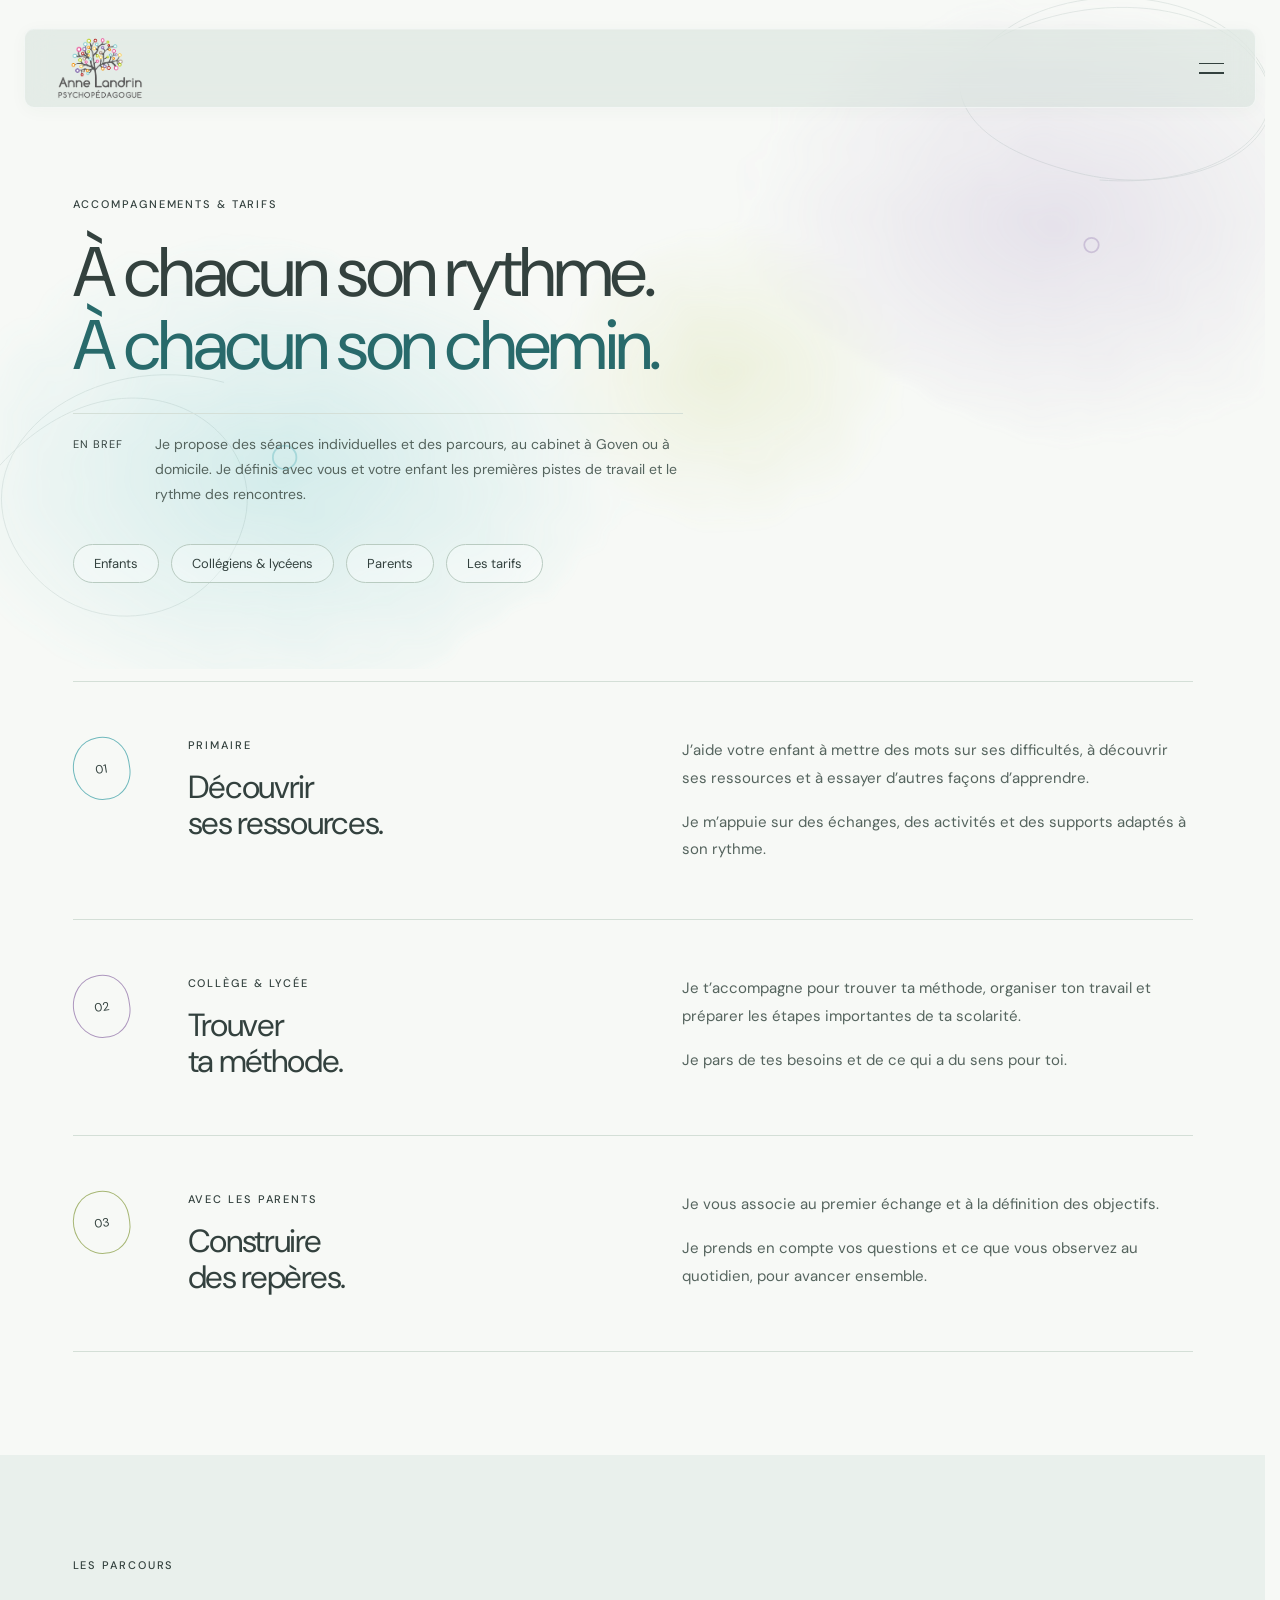
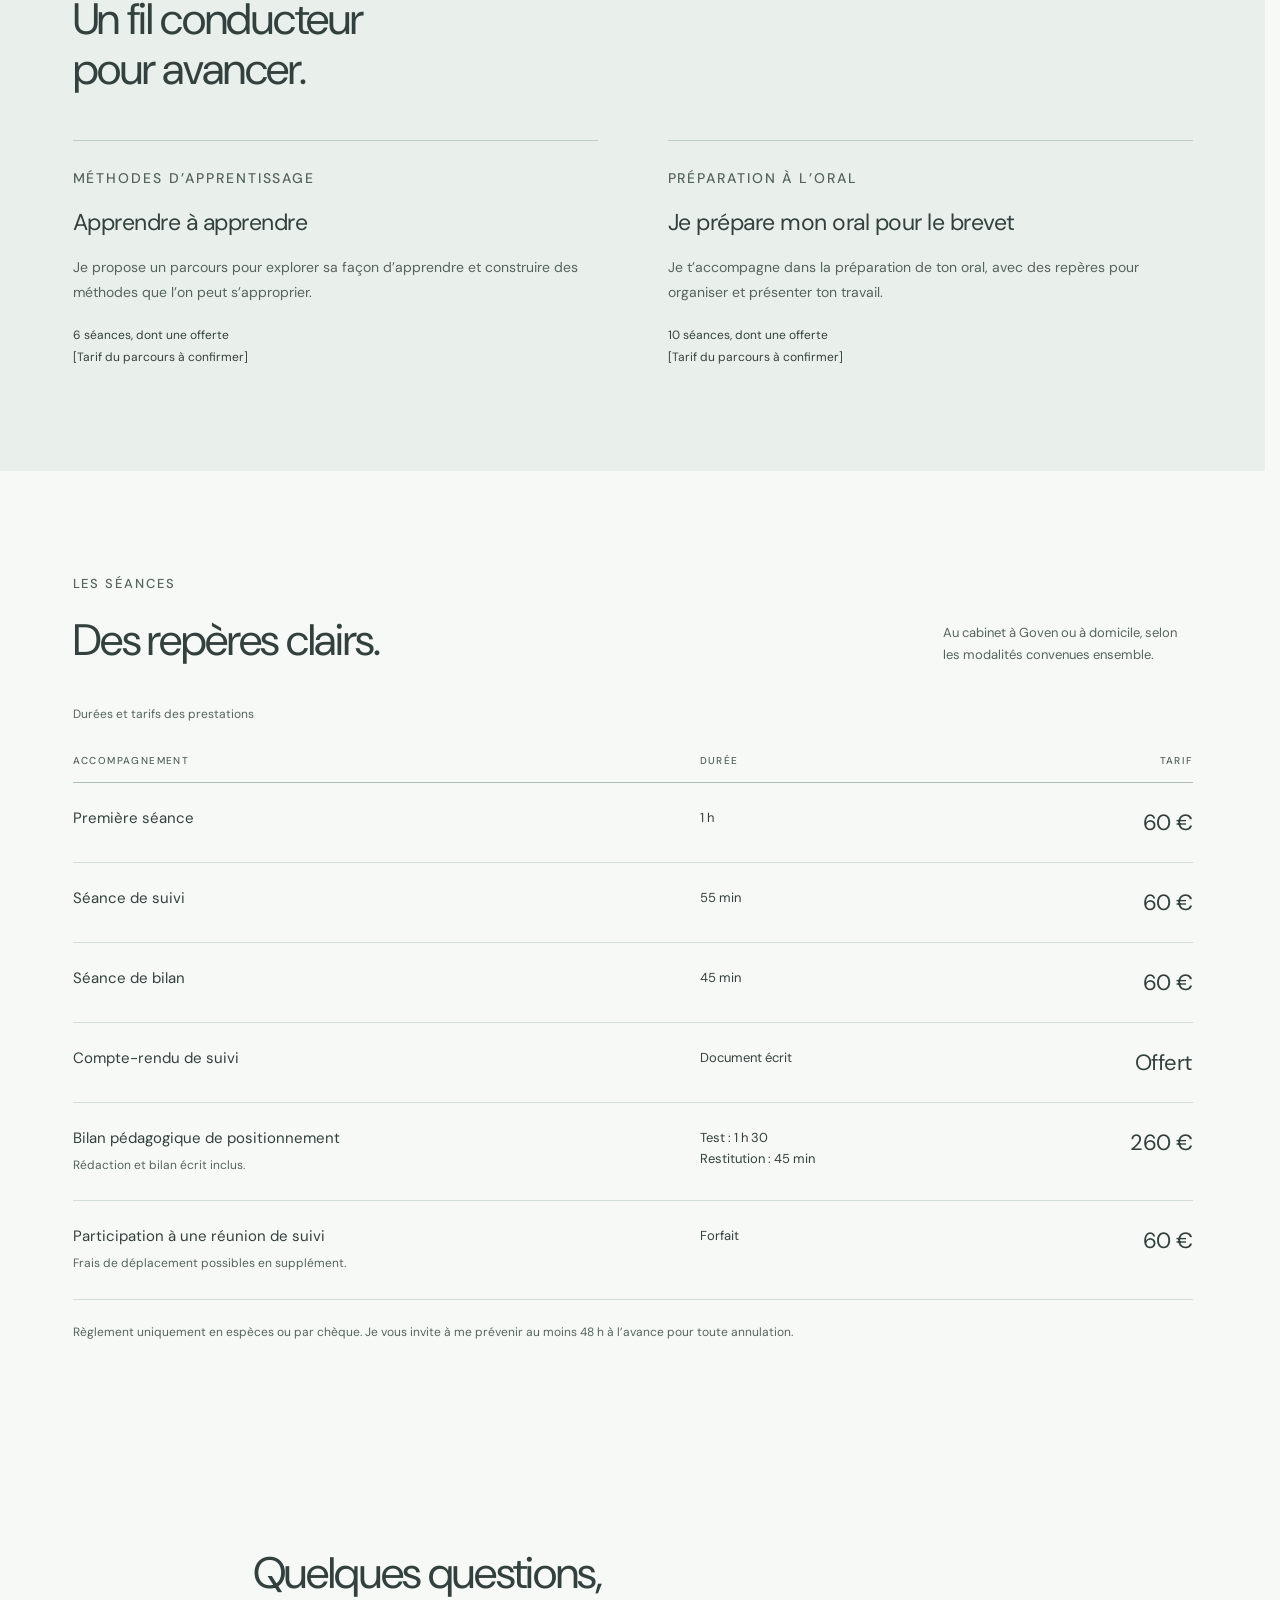
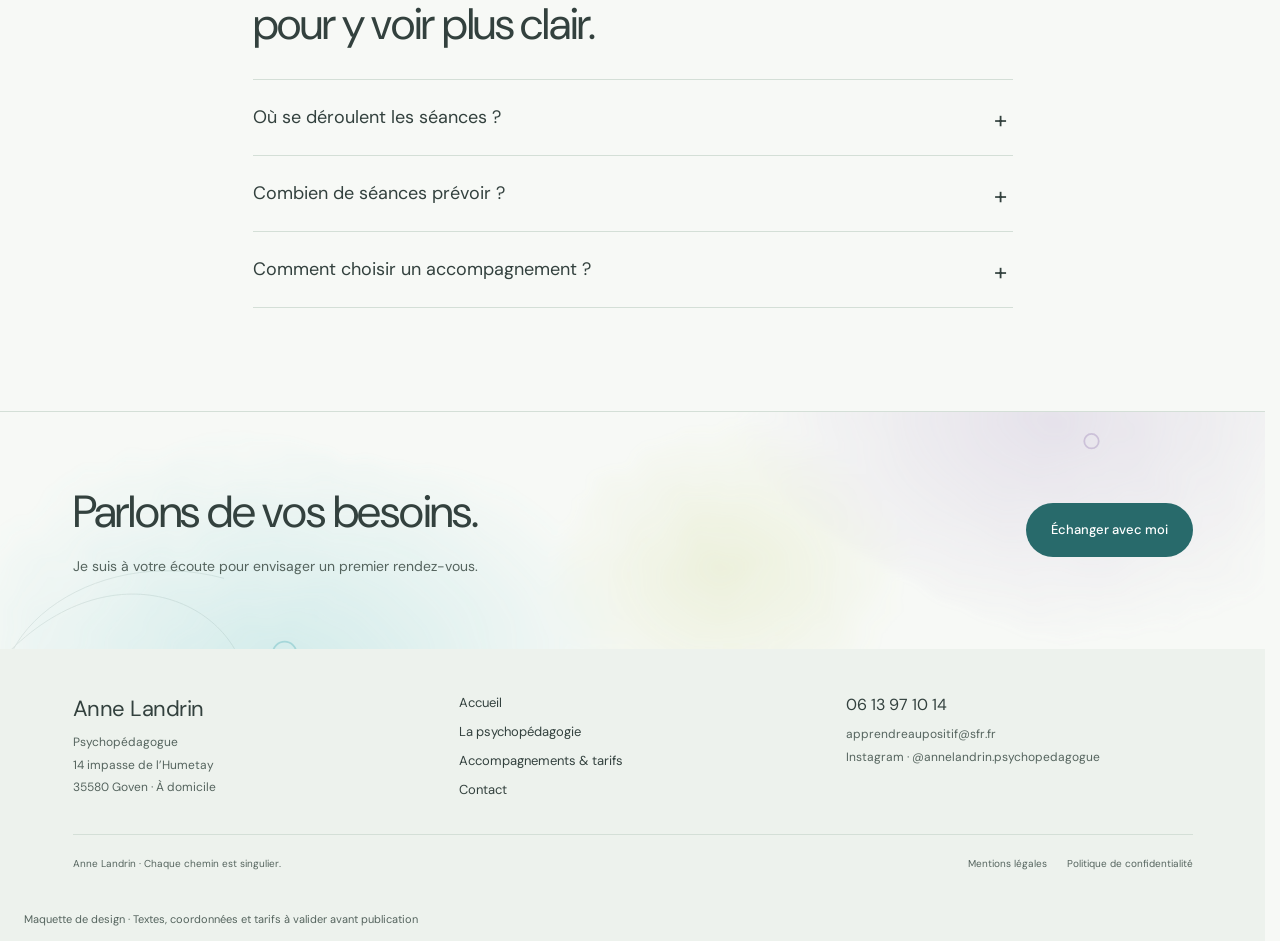
==== commit 1f02b7f5: "Add files via upload" ====
--- a/accompagnements-tarifs.html
+++ b/accompagnements-tarifs.html
@@ -3,7 +3,7 @@
 <!-- Métadonnées de maquette : ✏️ MODIFIABLE — titre et description. Le domaine et les balises de partage seront ajoutés avant publication. -->
 <meta charset="utf-8"><meta name="viewport" content="width=device-width, initial-scale=1"><meta name="robots" content="noindex,nofollow">
 <title>Accompagnements et tarifs | Anne Landrin à Goven</title><meta name="description" content="Séances, parcours, durées et tarifs des accompagnements en psychopédagogie proposés par Anne Landrin."><meta name="theme-color" content="#f7f9f6">
-<link rel="icon" href="logo.png" type="image/png"><link rel="stylesheet" href="https://fonts.googleapis.com/css2?family=DM+Sans:wght@400;500;600&display=swap"><link rel="stylesheet" href="style.css?v=819b32972a"><script src="script.js?v=4e651ff441" defer></script>
+<link rel="icon" href="logo.png" type="image/png"><link rel="stylesheet" href="https://fonts.googleapis.com/css2?family=DM+Sans:wght@400;500;600&display=swap"><link rel="stylesheet" href="style.css?v=d223acf42a"><script src="script.js?v=b653916427" defer></script>
 </head><body><div id="al-lumiere-v2"><div class="al-site"><div class="al-page-content"><!-- ✏️ MODIFIABLE : logo et libellés. Le bandeau reste fixe sur toutes les pages. -->
     <a class="al-skip" href="#contenu">Aller au contenu</a>
     <header class="al-header"><a class="al-brand" href="index.html" aria-label="Anne Landrin, accueil"><img class="al-logo" src="logo.png" alt="Anne Landrin, psychopédagogue" width="567" height="425"></a><button class="al-toggle" type="button" id="al-v2-open" aria-label="Ouvrir le menu" aria-expanded="false" aria-controls="al-v2-menu"><span aria-hidden="true"></span><span aria-hidden="true"></span></button></header>
@@ -14,10 +14,10 @@
 <!-- ✏️ MODIFIABLE : parcours décrits dans le document, sans calculer de prix global non fourni. -->
 <section class="al-section al-sage"><div class="al-container"><p class="al-kicker">Les parcours</p><h2 style="margin-top:20px">Un fil conducteur<br>pour avancer.</h2><div class="al-workshops"><article class="al-workshop"><p class="al-kicker">Méthodes d’apprentissage</p><h3>Apprendre à apprendre</h3><p>Je propose un parcours pour explorer sa façon d’apprendre et construire des méthodes que l’on peut s’approprier.</p><p class="al-meta">6 séances, dont une offerte<br>[Tarif du parcours à confirmer]</p></article><article class="al-workshop"><p class="al-kicker">Préparation à l’oral</p><h3>Je prépare mon oral pour le brevet</h3><p>Je t’accompagne dans la préparation de ton oral, avec des repères pour organiser et présenter ton travail.</p><p class="al-meta">10 séances, dont une offerte<br>[Tarif du parcours à confirmer]</p></article></div></div></section>
 <!-- ✏️ MODIFIABLE : durées et tarifs repris du document de travail. -->
-<section class="al-section" id="tarifs"><div class="al-container"><div class="al-price-heading"><div><p class="al-kicker">Les séances</p><h2 style="margin-top:20px">Des repères clairs.</h2></div><p>Au cabinet à Goven ou à domicile, selon les modalités convenues ensemble.</p></div><div class="al-table-wrap"><table><caption>Durées et tarifs des prestations</caption><thead><tr><th scope="col">Accompagnement</th><th scope="col">Durée</th><th scope="col">Tarif</th></tr></thead><tbody><tr><td>Première séance</td><td>1 h</td><td>60 €</td></tr><tr><td>Séance de suivi</td><td>55 min</td><td>60 €</td></tr><tr><td>Séance de bilan</td><td>45 min</td><td>60 €</td></tr><tr><td>Compte-rendu de suivi</td><td>Document écrit</td><td>Offert</td></tr><tr><td>Bilan pédagogique de positionnement<small>Rédaction et bilan écrit inclus.</small></td><td>Test : 1 h 30<br>Restitution : 45 min</td><td>260 €</td></tr><tr><td>Participation à une réunion de suivi<small>Frais de déplacement possibles en supplément.</small></td><td>Forfait</td><td>60 €</td></tr></tbody></table></div><p class="al-price-note">Règlement par espèces, virement ou chèque. Je vous invite à me prévenir au moins 48 h à l’avance pour toute annulation.</p></div></section>
-<!-- ✏️ MODIFIABLE : questions et réponses provisoires. Les accordéons fonctionnent sans JavaScript. --><section class="al-section"><div class="al-container"><div class="al-faq"><h2>Quelques questions,<br>pour y voir plus clair.</h2><details><summary>Où se déroulent les séances ?</summary><div class="al-prose"><p>Je vous accueille au cabinet à Goven et je propose également un accompagnement à domicile. [Adresse du cabinet et communes desservies à compléter.]</p></div></details><details><summary>Combien de séances prévoir ?</summary><div class="al-prose"><p>Je définis avec vous les premières pistes de travail et je fais le point au fil des rencontres. Le rythme et la durée de l’accompagnement dépendent de la demande.</p></div></details><details><summary>Comment choisir un accompagnement ?</summary><div class="al-prose"><p>Je vous propose un premier échange pour comprendre vos besoins et envisager les modalités les plus adaptées.</p></div></details></div></div></section><!-- ✏️ MODIFIABLE : invitation de fin de page et lien vers le contact. -->
+<section class="al-section" id="tarifs"><div class="al-container"><div class="al-price-heading"><div><p class="al-kicker">Les séances</p><h2 style="margin-top:20px">Des repères clairs.</h2></div><p>Au cabinet à Goven ou à domicile, selon les modalités convenues ensemble.</p></div><div class="al-table-wrap"><table><caption>Durées et tarifs des prestations</caption><thead><tr><th scope="col">Accompagnement</th><th scope="col">Durée</th><th scope="col">Tarif</th></tr></thead><tbody><tr><td>Première séance</td><td>1 h</td><td>60 €</td></tr><tr><td>Séance de suivi</td><td>55 min</td><td>60 €</td></tr><tr><td>Séance de bilan</td><td>45 min</td><td>60 €</td></tr><tr><td>Compte-rendu de suivi</td><td>Document écrit</td><td>Offert</td></tr><tr><td>Bilan pédagogique de positionnement<small>Rédaction et bilan écrit inclus.</small></td><td>Test : 1 h 30<br>Restitution : 45 min</td><td>260 €</td></tr><tr><td>Participation à une réunion de suivi<small>Frais de déplacement possibles en supplément.</small></td><td>Forfait</td><td>60 €</td></tr></tbody></table></div><p class="al-price-note">Règlement uniquement en espèces ou par chèque. Je vous invite à me prévenir au moins 48 h à l’avance pour toute annulation.</p></div></section>
+<!-- ✏️ MODIFIABLE : questions et réponses provisoires. Les accordéons fonctionnent sans JavaScript. --><section class="al-section"><div class="al-container"><div class="al-faq"><h2>Quelques questions,<br>pour y voir plus clair.</h2><details><summary>Où se déroulent les séances ?</summary><div class="al-prose"><p>Je vous accueille au cabinet, au 14 impasse de l’Humetay, 35580 Goven, et je propose également un accompagnement à domicile. [Communes desservies à préciser.]</p></div></details><details><summary>Combien de séances prévoir ?</summary><div class="al-prose"><p>Je définis avec vous les premières pistes de travail et je fais le point au fil des rencontres. Le rythme et la durée de l’accompagnement dépendent de la demande.</p></div></details><details><summary>Comment choisir un accompagnement ?</summary><div class="al-prose"><p>Je vous propose un premier échange pour comprendre vos besoins et envisager les modalités les plus adaptées.</p></div></details></div></div></section><!-- ✏️ MODIFIABLE : invitation de fin de page et lien vers le contact. -->
     <section class="al-closing"><div class="al-wash" aria-hidden="true"></div><div class="al-container"><div><h2>Parlons de vos besoins.</h2><p>Je suis à votre écoute pour envisager un premier rendez-vous.</p></div><a class="al-action" href="contact.html">Échanger avec moi</a></div></section></main><!-- ✏️ MODIFIABLE : pied de page partagé, coordonnées et liens sociaux à compléter. -->
-    <footer class="al-footer"><div class="al-container"><div class="al-footer-grid"><div><div class="al-footer-name">Anne Landrin</div><p>Psychopédagogue<br>Au cabinet à Goven · À domicile</p></div><nav aria-label="Navigation de pied de page"><a href="index.html">Accueil</a><a href="psychopedagogie.html">La psychopédagogie</a><a href="accompagnements-tarifs.html" aria-current="page">Accompagnements &amp; tarifs</a><a href="contact.html">Contact</a></nav><div><a href="tel:+33613971014">06 13 97 10 14</a><p>[Adresse e-mail à compléter]<br><a href="https://www.instagram.com/annelandrin.psychopedagogue/" target="_blank" rel="noopener noreferrer">Instagram · @annelandrin.psychopedagogue</a></p></div></div><div class="al-footer-meta"><span>Anne Landrin · Chaque chemin est singulier.</span><div><a href="mentions-legales.html">Mentions légales</a><a href="politique-confidentialite.html">Politique de confidentialité</a></div></div></div></footer>
+    <footer class="al-footer"><div class="al-container"><div class="al-footer-grid"><div><div class="al-footer-name">Anne Landrin</div><p>Psychopédagogue<br>14 impasse de l’Humetay<br>35580 Goven · À domicile</p></div><nav aria-label="Navigation de pied de page"><a href="index.html">Accueil</a><a href="psychopedagogie.html">La psychopédagogie</a><a href="accompagnements-tarifs.html" aria-current="page">Accompagnements &amp; tarifs</a><a href="contact.html">Contact</a></nav><div><a href="tel:+33613971014">06 13 97 10 14</a><p><a href="mailto:apprendreaupositif@sfr.fr">apprendreaupositif@sfr.fr</a><br><a href="https://www.instagram.com/annelandrin.psychopedagogue/" target="_blank" rel="noopener noreferrer">Instagram · @annelandrin.psychopedagogue</a></p></div></div><div class="al-footer-meta"><span>Anne Landrin · Chaque chemin est singulier.</span><div><a href="mentions-legales.html">Mentions légales</a><a href="politique-confidentialite.html">Politique de confidentialité</a></div></div></div></footer>
 <!-- Annotation hors du contenu commercial : textes et données encore à valider dans cette étude de design. -->
 <div class="al-preview-tools"><span>Maquette de design · Textes, coordonnées et tarifs à valider avant publication</span><span class="al-sr-only" id="al-v2-status" aria-live="polite"></span></div></div><!-- Navigation latérale : modifier les destinations dans les liens ci-dessous. -->
     <div class="al-shade" id="al-v2-shade" aria-hidden="true" hidden></div>
--- a/style.css
+++ b/style.css
@@ -149,9 +149,10 @@
 #al-lumiere-v2 .al-audience{padding:55px 0;border-top:1px solid var(--al-line);display:grid;grid-template-columns:80px .9fr 1fr;gap:35px}#al-lumiere-v2 .al-audience:last-child{border-bottom:1px solid var(--al-line)}#al-lumiere-v2 .al-audience h2{font-size:32px}#al-lumiere-v2 .al-audience .al-kicker{margin-bottom:15px}#al-lumiere-v2 .al-audience .al-prose{font-size:15px}#al-lumiere-v2 .al-ring-number{border:1px solid #70b9bd;width:57px;height:63px;border-radius:52% 48% 47% 53%;display:grid;place-items:center;font-size:12px;transform:rotate(-9deg)}#al-lumiere-v2 .al-audience:nth-child(2) .al-ring-number{border-color:#ad97be}#al-lumiere-v2 .al-audience:nth-child(3) .al-ring-number{border-color:#a7b775}
 #al-lumiere-v2 .al-workshops{display:grid;grid-template-columns:1fr 1fr;gap:70px;margin-top:45px}#al-lumiere-v2 .al-workshop{border-top:1px solid #bdcfc5;padding-top:25px}#al-lumiere-v2 .al-workshop h3{margin:17px 0}#al-lumiere-v2 .al-workshop p{font-size:14px;line-height:1.8;color:var(--al-muted)}#al-lumiere-v2 .al-workshop .al-meta{margin-top:20px;font-size:12px;color:var(--al-ink)}
 #al-lumiere-v2 .al-price-heading{display:flex;justify-content:space-between;align-items:end;gap:35px;margin-bottom:40px}#al-lumiere-v2 .al-price-heading p{max-width:250px;font-size:13px;line-height:1.7;color:var(--al-muted)}#al-lumiere-v2 .al-table-wrap{overflow-x:auto}#al-lumiere-v2 table{width:100%;border-collapse:collapse;text-align:left;font-size:15px}#al-lumiere-v2 caption{text-align:left;font-size:12px;color:var(--al-muted);padding-bottom:17px}#al-lumiere-v2 th{font-size:10px;letter-spacing:1.4px;text-transform:uppercase;font-weight:500;color:var(--al-muted);padding:15px 0;border-bottom:1px solid #aebfb5}#al-lumiere-v2 td{padding:25px 0;border-bottom:1px solid var(--al-line);vertical-align:top}#al-lumiere-v2 td:first-child{width:56%;padding-right:24px}#al-lumiere-v2 td:nth-child(2){width:25%;font-size:13px;line-height:1.6;padding-right:20px}#al-lumiere-v2 th:last-child,#al-lumiere-v2 td:last-child{text-align:right;white-space:nowrap}#al-lumiere-v2 td:last-child{font-size:22px;letter-spacing:-.5px}#al-lumiere-v2 td small{display:block;font-size:12px;line-height:1.7;color:var(--al-muted);margin-top:7px}#al-lumiere-v2 .al-price-note{font-size:12px;color:var(--al-muted);line-height:1.8;margin-top:22px}
-/* Contact : ✏️ MODIFIABLE — coordonnées et champs. La maquette conserve les données uniquement dans le navigateur. */
+/* Contact : ✏️ MODIFIABLE — coordonnées et champs. Les envois sont traités par Form.taxi. */
 #al-lumiere-v2 .al-contact-layout{display:grid;grid-template-columns:1fr 1fr;gap:90px;align-items:start}#al-lumiere-v2 .al-phone{display:inline-block;margin:34px 0 14px;font-size:clamp(26px,3vw,37px);letter-spacing:-.9px;border-bottom:1px solid #7aaba2;padding-bottom:6px}#al-lumiere-v2 .al-contact-copy h1{font-size:clamp(44px,5vw,66px)}#al-lumiere-v2 .al-contact-copy .al-page-lead{font-size:16px}#al-lumiere-v2 .al-missing{color:var(--al-muted);font-size:13px;line-height:1.8}#al-lumiere-v2 .al-place-line{margin-top:37px;font-size:13px;line-height:1.8}#al-lumiere-v2 .al-place-line strong{font-weight:500}
 #al-lumiere-v2 .al-form{padding:34px 36px 36px;background:#ffffff75;border:1px solid #ffffffb3;border-radius:3px;box-shadow:0 10px 50px #607d6c06}#al-lumiere-v2 .al-form h2{font-size:26px;font-weight:400;letter-spacing:-.6px;margin-bottom:10px}#al-lumiere-v2 .al-form-note{font-size:12px;line-height:1.75;color:var(--al-muted);margin-bottom:24px}#al-lumiere-v2 .al-field{margin-top:19px}#al-lumiere-v2 .al-field label{display:block;font-size:12px;margin-bottom:9px}#al-lumiere-v2 .al-field input,#al-lumiere-v2 .al-field textarea{display:block;width:100%;border:0;border-bottom:1px solid #aebeb5;background:#ffffff33;border-radius:0;padding:11px 8px;font:inherit;font-size:14px;line-height:1.6;color:var(--al-ink)}#al-lumiere-v2 .al-field textarea{min-height:95px;resize:vertical}#al-lumiere-v2 .al-consent{display:flex;align-items:flex-start;gap:10px;font-size:11px;line-height:1.7;color:var(--al-muted);margin-top:22px}#al-lumiere-v2 .al-consent input{accent-color:var(--al-teal);margin-top:4px}#al-lumiere-v2 .al-consent a{text-decoration:underline}#al-lumiere-v2 .al-form .al-action{margin-top:23px;font:inherit;font-size:13px}#al-lumiere-v2 .al-form-status{font-size:13px;line-height:1.7;margin-top:16px;color:var(--al-teal)}
+#al-lumiere-v2 .al-field-note{font-size:11px;line-height:1.65;color:var(--al-muted);margin-top:9px}#al-lumiere-v2 .al-form-status[data-state="error"]{color:#85463f}#al-lumiere-v2 .al-form .al-action:disabled{opacity:.65;cursor:wait}#al-lumiere-v2 .al-form-status:focus-visible{outline:2px solid var(--al-teal);outline-offset:5px}
 #al-lumiere-v2 .al-address{display:grid;grid-template-columns:.85fr 1.15fr;gap:90px;align-items:center}#al-lumiere-v2 .al-location-art{height:330px;position:relative;background:var(--al-section);display:grid;place-items:center;overflow:hidden}#al-lumiere-v2 .al-location-art::before,#al-lumiere-v2 .al-location-art::after{content:'';position:absolute;width:350px;height:290px;border:1px solid #9bb9ab66;border-radius:50%;transform:rotate(-25deg)}#al-lumiere-v2 .al-location-art::after{width:450px;height:220px;transform:rotate(33deg);border-color:#b7a6c266}#al-lumiere-v2 .al-location-caption{text-align:center;position:relative;z-index:1;background:#edf3edd9;padding:20px 35px}#al-lumiere-v2 .al-location-caption strong{font-size:32px;font-weight:400;display:block;margin:10px 0}#al-lumiere-v2 .al-location-caption small{font-size:11px;color:var(--al-muted)}
 /* Fin de page commune : navigation complète, coordonnées vérifiées et emplacements à renseigner. */
 #al-lumiere-v2 .al-closing{padding:70px 0;border-top:1px solid var(--al-line);position:relative;overflow:hidden}#al-lumiere-v2 .al-closing .al-container{position:relative;display:flex;align-items:center;justify-content:space-between;gap:30px}#al-lumiere-v2 .al-closing h2{font-size:clamp(30px,4vw,45px);font-weight:400;letter-spacing:-1.2px}#al-lumiere-v2 .al-closing p{font-size:14px;color:var(--al-muted);line-height:1.8;margin-top:13px}
@@ -215,3 +216,6 @@
 @media(max-width:1000px){#al-lumiere-v2 .al-instagram-heading{align-items:flex-start;flex-direction:column;gap:21px}}
 @media(max-width:700px){#al-lumiere-v2 .al-instagram{padding-block:55px}#al-lumiere-v2 .al-instagram-grid{grid-template-columns:1fr;gap:30px;max-width:420px;margin-inline:auto}#al-lumiere-v2 .al-instagram-post>span{font-size:11px}#al-lumiere-v2 .al-instagram-load{width:100%;font-size:12px;padding-inline:12px}}
 @media(prefers-reduced-motion:reduce){#al-lumiere-v2 .al-instagram-post img{transition:none}}
+
+/* ✏️ MODIFIABLE : présentation des coordonnées publiques et du lien Apple Plans. */
+#al-lumiere-v2 .al-contact-email{font-size:15px;line-height:1.8;color:var(--al-teal);overflow-wrap:anywhere}#al-lumiere-v2 .al-contact-email a{text-decoration:underline;text-underline-offset:4px}#al-lumiere-v2 .al-footer a[href^="mailto:"]{overflow-wrap:anywhere}#al-lumiere-v2 .al-location-caption{max-width:calc(100% - 32px);padding:20px 22px}#al-lumiere-v2 .al-location-caption small{display:block;line-height:1.8}#al-lumiere-v2 .al-location-caption .al-action{margin-top:20px;font-size:12px;line-height:1.5;max-width:100%;text-align:center}
